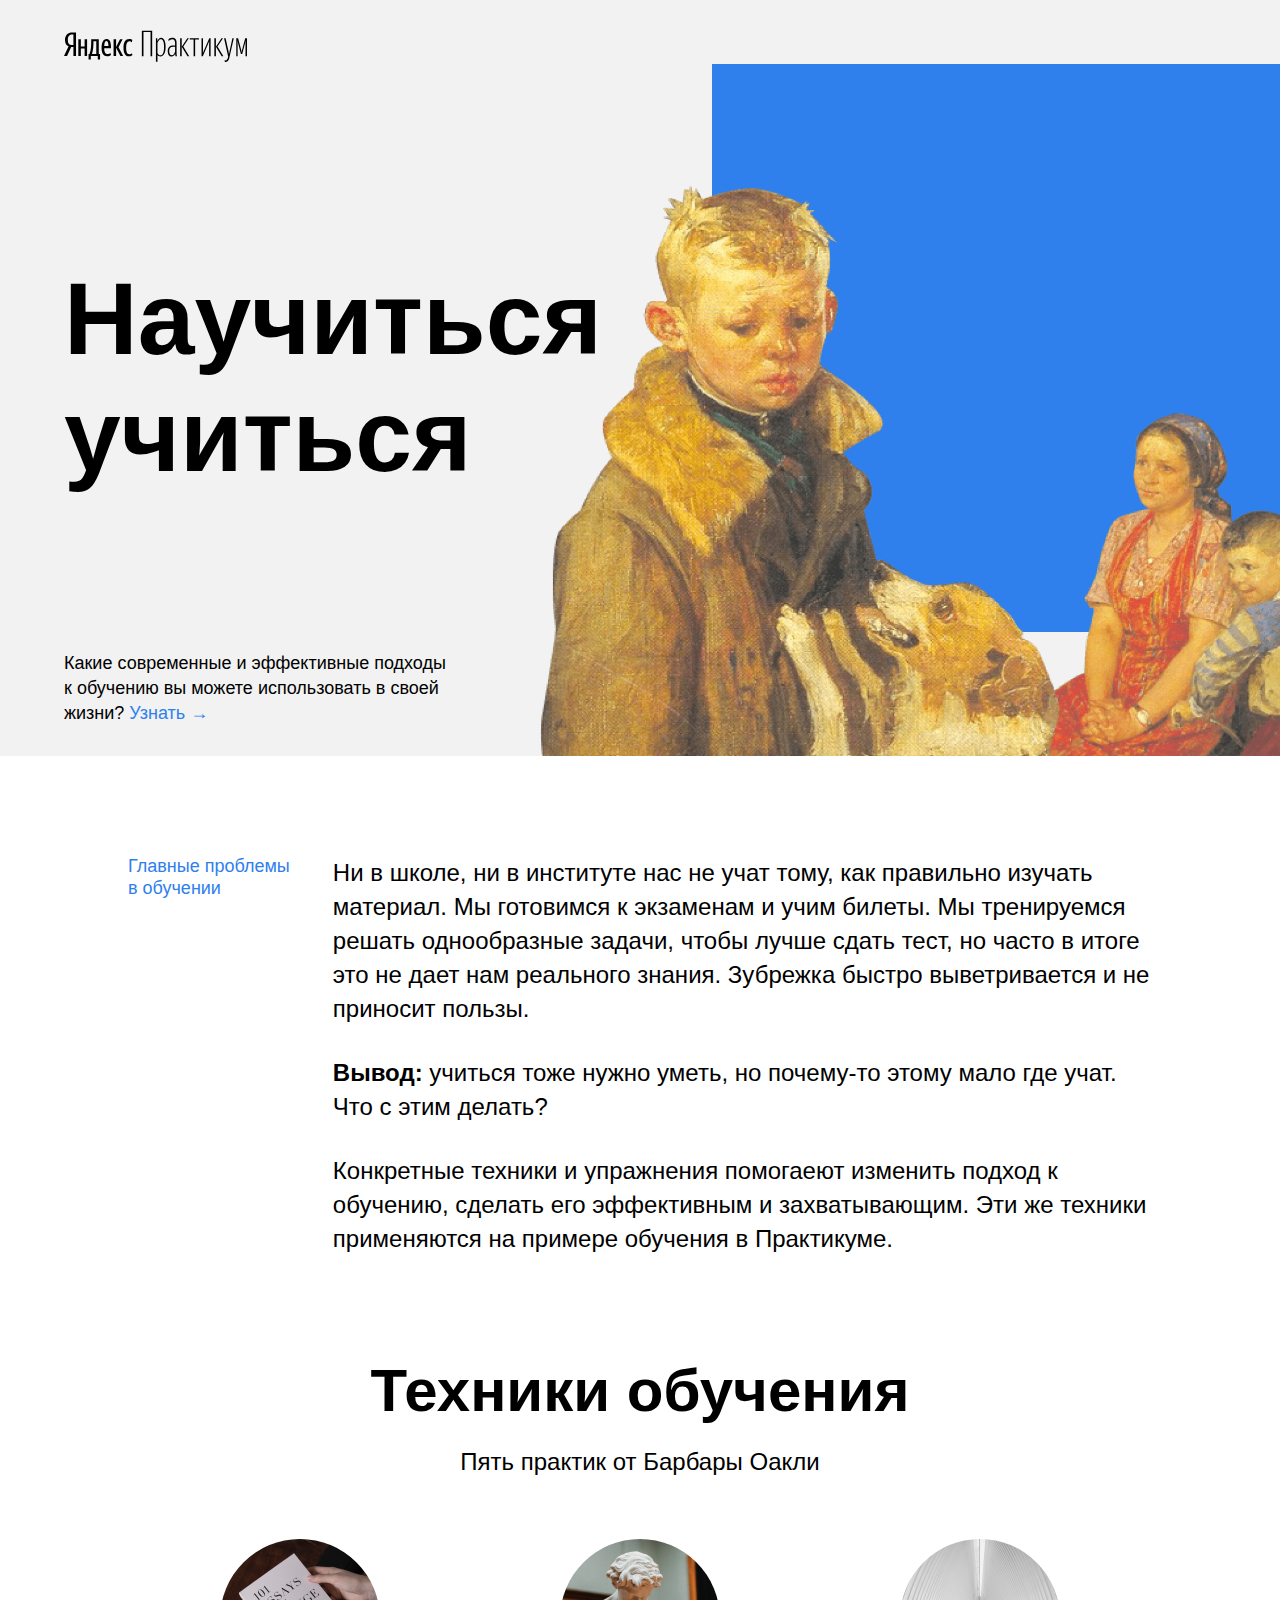
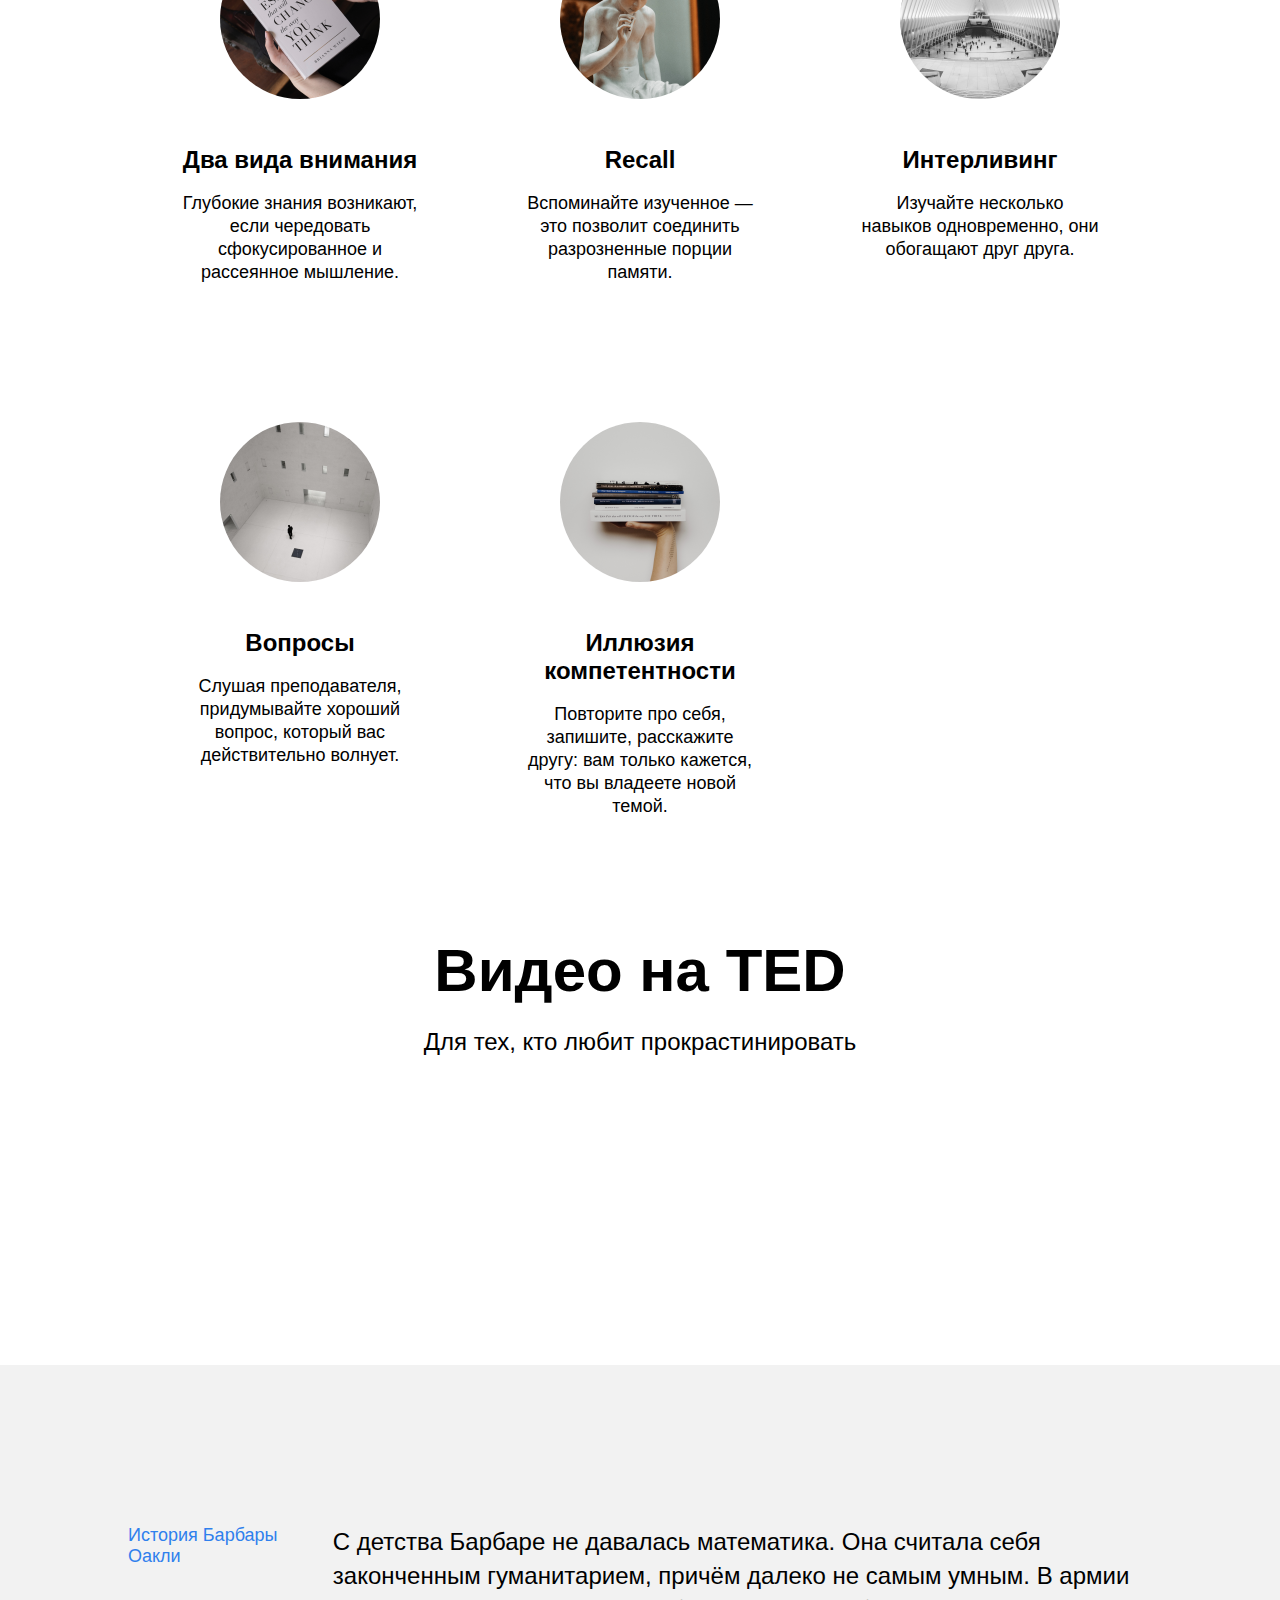
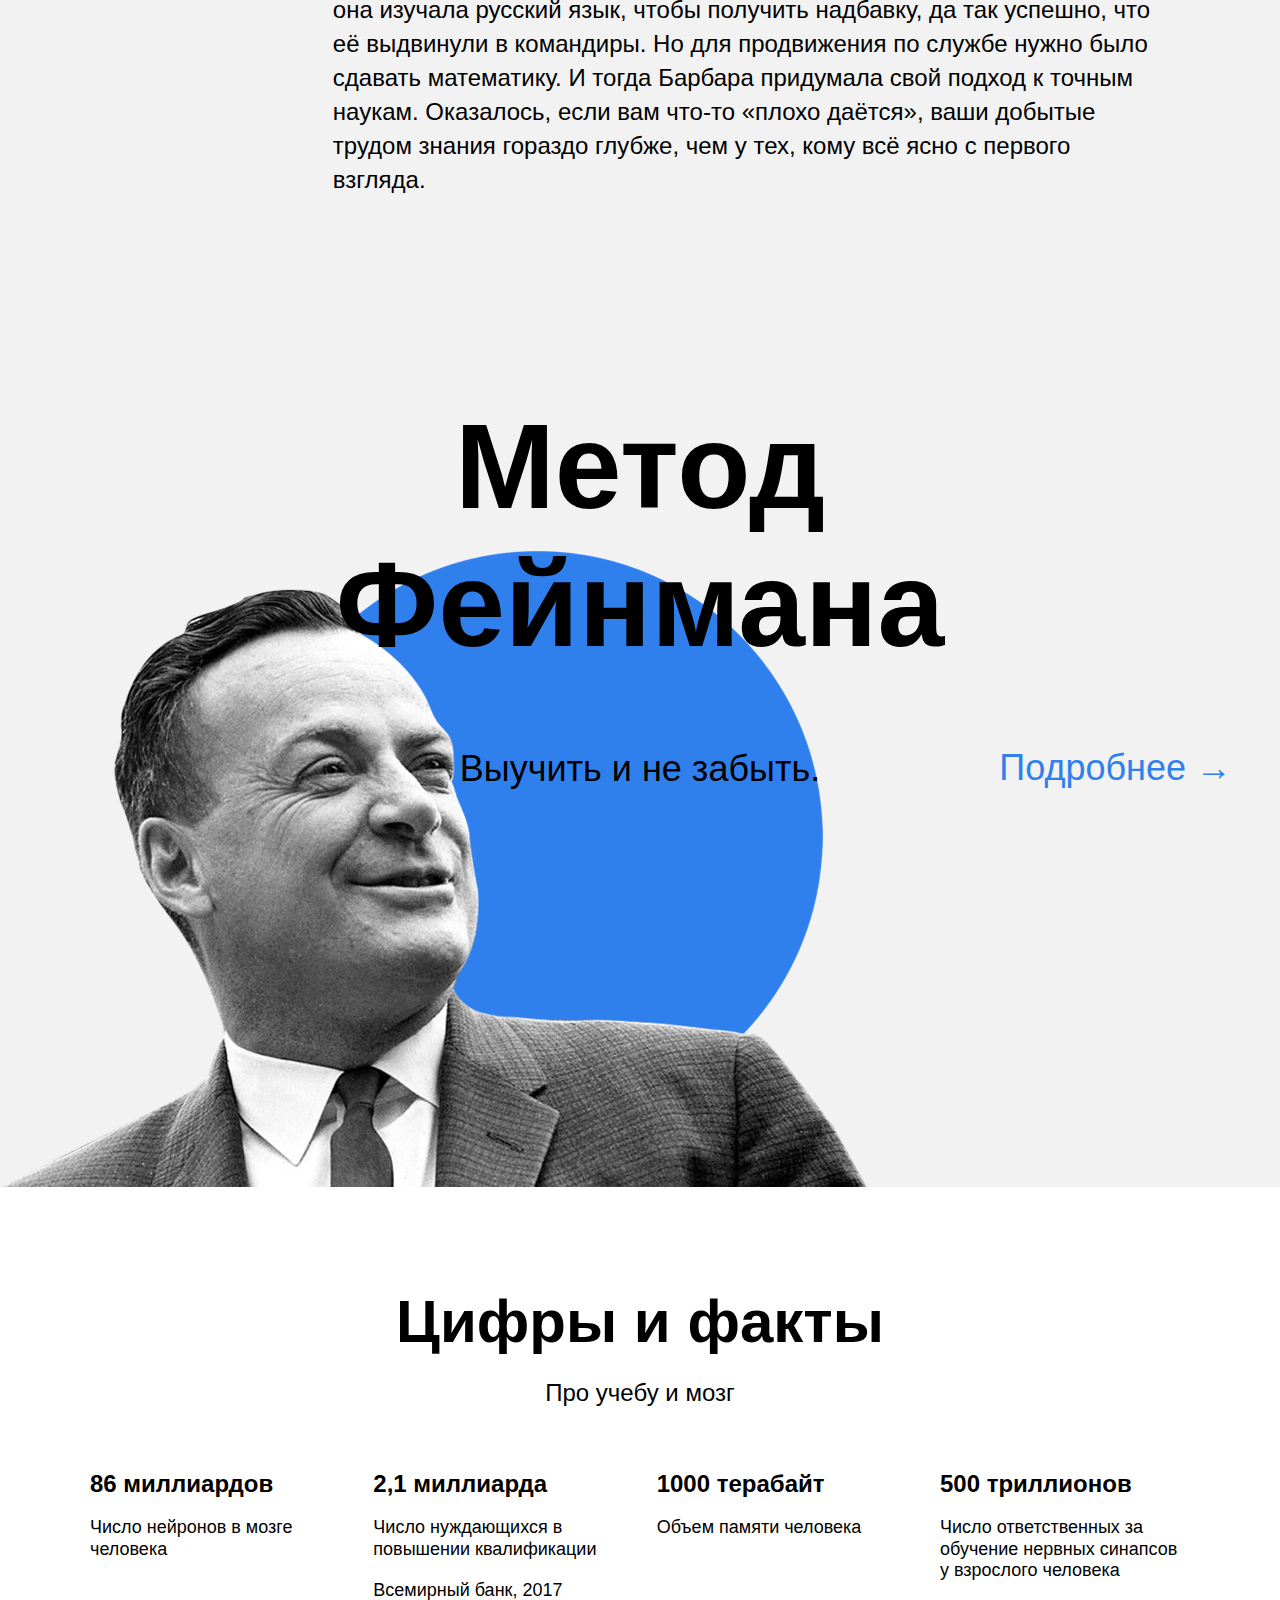
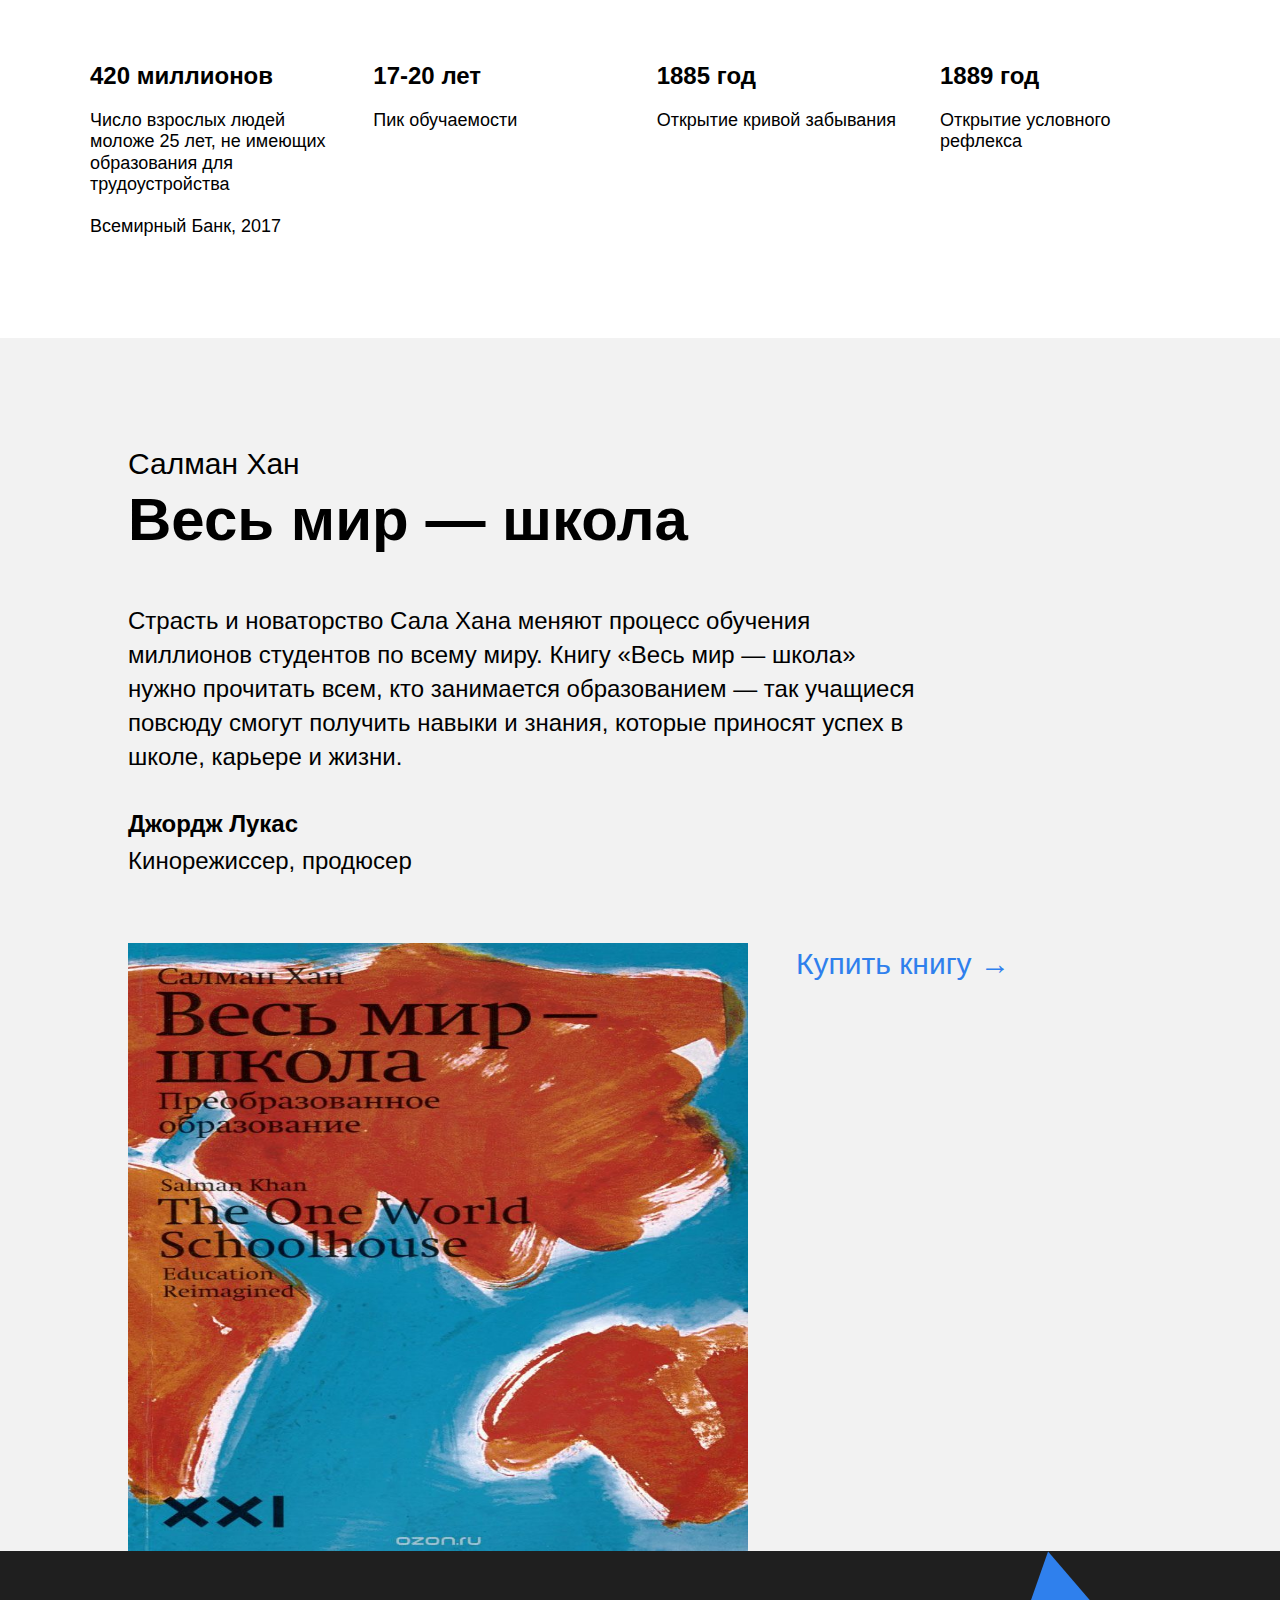
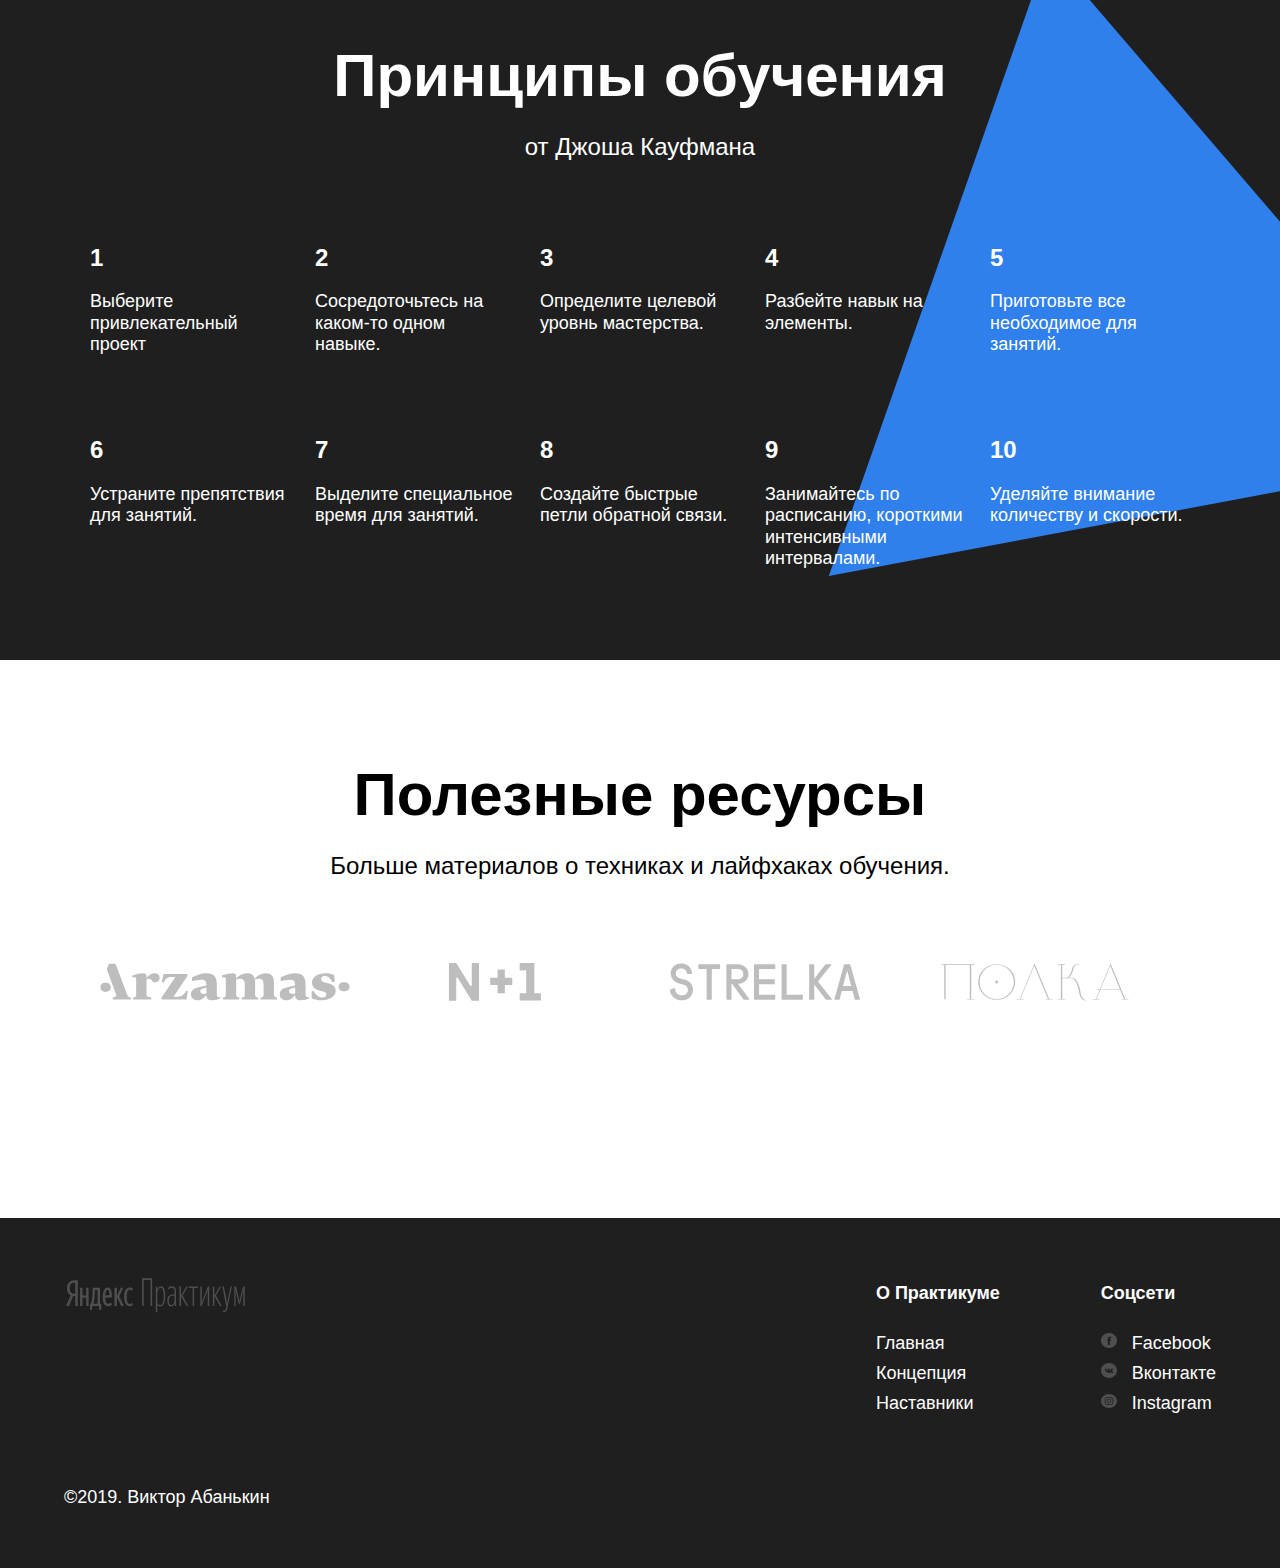
==== index.html @ f2d64ee4 "2 работа" ====
<!DOCTYPE html>
<html lang="ru">
<head>
  <meta charset="UTF-8">
  <meta name="viewport" content="width=device-width, initial-scale=1.0">
  <link rel="stylesheet" href="styles/normalize.css">
  <link rel="stylesheet" type="text/css" href="styles/style.css">
  <title>Научиться учиться</title>
</head>
<body>
  <div class="page">
    <header class="header">
       <img src="./images/logo_place_header.svg" alt ="Яндекс Практикум" class ="logo logo_place_header">
       <h1 class = "header__title">Научиться учиться</h1>
       <p class = "header__subtitle">Какие современные и эффективные подходы к обучению вы можете использовать в своей жизни?<a href="#" class="header__link"> Узнать &#8594;</a></p>
       <img class = "header__main-illustration" src = "images/header-image.png" alt = "Главная иллюстрация">
       <div class = "header__square-pic"></div>
    </header>

    <main class="content">
      <section class="description"> 
        <article class = "two-columns">
         <h2 class ="two-columns__brief">Главные проблемы в обучении</h2>
         <div class = "two-columns__main-text ">
          <p class = "two-columns__paragraph">Ни в школе, ни в институте нас не учат тому, как правильно изучать материал. Мы готовимся к экзаменам и учим билеты. Мы тренируемся решать однообразные задачи, чтобы лучше сдать тест, но часто в итоге это не дает нам реального знания. Зубрежка быстро выветривается и не приносит пользы.</p>
          <p class = "two-columns__paragraph"><span class ="two-columns__span-accent">Вывод: </span>учиться тоже нужно уметь, но почему-то этому мало где учат. Что с этим делать?</p>
          <p class = "two-columns__paragraph">Конкретные техники и упражнения помогаеют изменить подход к обучению, сделать его эффективным и захватывающим. Эти же техники применяются на примере обучения в Практикуме.</p>
         </div>
        </article>
      </section>
      <section class="tecniques">
        <h2 class = "section-title">Техники обучения</h2>
        <p class = "section-subtitle">Пять практик от Барбары Оакли</p>
        <ul class = "cards">
         <li class = "cards__item">
           <img class="cards__image" src="images_sprint-2/cards-attention.png" alt="Два вида внимания">
         <h3 class = "cards__title">Два вида внимания</h3> 
         <p class = "cards__description">Глубокие знания возникают, если чередовать сфокусированное и рассеянное мышление.</p>
         </li>
         <li class = "cards__item">
          <img class="cards__image" src="images_sprint-2/cards-recall.png" alt="Recall">
        <h3 class = "cards__title">Recall</h3> 
        <p class = "cards__description">Вспоминайте изученное — это позволит соединить разрозненные порции памяти.</p>
        </li>
        <li class = "cards__item">
          <img class="cards__image" src="images_sprint-2/cards-interliving.png" alt="Два вида внимания">
        <h3 class = "cards__title">Интерливинг</h3> 
        <p class = "cards__description">Изучайте несколько навыков одновременно, они обогащают друг друга.</p>
        </li>
        <li class = "cards__item">
          <img class="cards__image" src="images_sprint-2/cards-question.png" alt="Два вида внимания">
        <h3 class = "cards__title">Вопросы</h3> 
        <p class = "cards__description">Слушая преподавателя, придумывайте хороший вопрос, который вас действительно волнует.</p>
        </li>
        <li class = "cards__item">
          <img class="cards__image" src="images_sprint-2/cards-competence.png" alt="Два вида внимания">
        <h3 class = "cards__title">Иллюзия компетентности</h3> 
        <p class = "cards__description">Повторите про себя, запишите, расскажите другу: вам только кажется, что вы владеете новой темой.</p>
        </li>
        
         </ul>
      </section>

      <section class="video">
        <h2 class = "section-title">Видео на TED</h2>
        <p class = "section-subtitle">Для тех, кто любит прокрастинировать</p>
        <div class ="video__iframes">
          
            <iframe id="ytplayer" type="text/html" class="video__iframe"
            src="https://www.youtube.com/embed/arj7oStGLkU"
            frameborder="0" style="border: 0px" marginwidth="0" allowfullscreen></iframe>
            <iframe id="ytplayer" type="text/html" 
src="https://www.youtube.com/embed/5MgBikgcWnY" class="video__iframe"
frameborder="0" style="border: 0px" marginwidth="0" allowfullscreen></iframe>


          
        </div>
        



      </section>
      <section class="oakley">
        <article class = "two-columns">
          <h2 class ="two-columns__brief">История Барбары Оакли</h2>
          <div class = "two-columns__main-text ">
           <p class = "two-columns__paragraph">С детства Барбаре не давалась математика. Она считала себя законченным гуманитарием, причём далеко не самым умным. В армии она изучала русский язык, чтобы получить надбавку, да так успешно, что её выдвинули в командиры. Но для продвижения по службе нужно было сдавать математику. И тогда Барбара придумала свой подход к точным наукам. Оказалось, если вам что-то «плохо даётся», ваши добытые трудом знания гораздо глубже, чем у тех, кому всё ясно с первого взгляда.</p>
           
          </div>
         </article>
      </section>

      <section class="feynman">
        <img src="./images/feynman.png" alt="Фейнман" class = "feynman__pic">
        <h2 class = "feynman__title">Метод Фейнмана</h2>
        <p class = "feynman__subtitle">Выучить и не забыть.</p>
        <a href="#" class="feynman__link">Подробнее &#8594;</a>
      </section>


    

      <section class="digits">
        <h2 class = "section-title">Цифры и факты</h2>
        <p class = "section-subtitle">Про учебу и мозг</p>
        <ul class = "table">
         <li class = "table__cell">
         <h3 class = "table__heading">86 миллиардов</h3> 
         <p class = "table__text">Число нейронов в мозге человека</p>
         </li>

         <li class = "table__cell">
          <h3 class = "table__heading">2,1 миллиарда</h3> 
          <p class = "table__text">Число нуждающихся в повышении квалификации</p>
          <p class ="table__text">Всемирный банк, 2017</p>
          </li>

          <li class = "table__cell">
            <h3 class = "table__heading">1000 терабайт</h3> 
            <p class = "table__text">Объем памяти человека</p>
          </li>

          <li class = "table__cell">
          <h3 class = "table__heading">500 триллионов</h3> 
          <p class = "table__text">Число ответственных за обучение нервных синапсов у взрослого человека</p>
          </li>

          <li class = "table__cell">
            <h3 class = "table__heading">420 миллионов</h3> 
            <p class = "table__text">Число взрослых людей моложе 25 лет, не имеющих образования для трудоустройства</p>
            <p class = "table__text">Всемирный Банк, 2017</p>
          </li>

          <li class = "table__cell">
            <h3 class = "table__heading">17-20 лет</h3> 
            <p class = "table__text">Пик обучаемости</p>
          </li>

          <li class = "table__cell">
            <h3 class = "table__heading">1885 год</h3> 
            <p class = "table__text">Открытие кривой забывания</p>
          </li>

           <li class = "table__cell">
            <h3 class = "table__heading">1889 год</h3> 
            <p class = "table__text">Открытие условного рефлекса</p>
          </li>
        </ul>
     </section>

     <section class="khan">
      <div class="khan__container">
        <p class="khan__author">Салман Хан</p>
        <h2 class="khan__title">Весь мир — школа</h2>
        <p class ="khan__quote">Страсть и новаторство Сала Хана меняют процесс обучения миллионов студентов по всему миру. Книгу «Весь мир — школа» нужно прочитать всем, кто занимается образованием — так учащиеся повсюду смогут получить навыки и знания, которые приносят успех в школе, карьере и жизни.</p>
        <p class ="khan__quote-author">Джордж Лукас</p>
        <p class="khan__quote-author-subline">Кинорежиссер, продюсер</p>
        <div class ="khan__book-container">
          <img class ="khan__book-pic" src="./images_sprint-2/khan-book.jpg" alt="Книга Салмана Хана">
          <a href="#" class="khan__buy-link">Купить книгу &#8594;</a>
        </div>
      </div>
    </section>


    

      <section class="kaufman">
        <h2 class ="section-title section-title_theme_dark">Принципы обучения</h2>
        <p class = "section-subtitle section-subtitle_theme_dark">от Джоша Кауфмана</p>
        <ul class ="table table_theme_dark">
        <li class ="table__cell table__cell_theme_dark">
        <h3 class ="table__heading table__heading_theme_dark">1</h3>
        <p class ="table__text table__text_theme_dark">Выберите привлекательный проект</p>
        </li>
        <li class ="table__cell table__cell_theme_dark">
          <h3 class ="table__heading table__heading_theme_dark">2</h3>
          <p class ="table__text table__text_theme_dark">Сосредоточьтесь на каком-то одном навыке.</p>
          </li>
        <li class ="table__cell table__cell_theme_dark">
          <h3 class ="table__heading table__heading_theme_dark">3</h3>
          <p class ="table__text table__text_theme_dark">Определите целевой уровнь мастерства.</p>
          </li>
        <li class ="table__cell table__cell_theme_dark">
          <h3 class ="table__heading table__heading_theme_dark">4</h3>
          <p class ="table__text table__text_theme_dark">Разбейте навык на элементы.</p>
          </li>
        <li class ="table__cell table__cell_theme_dark">
          <h3 class ="table__heading table__heading_theme_dark">5</h3>
          <p class ="table__text table__text_theme_dark">Приготовьте все необходимое для занятий.</p>
        </li>
        <li class ="table__cell table__cell_theme_dark">
          <h3 class ="table__heading table__heading_theme_dark">6</h3>
          <p class ="table__text table__text_theme_dark">Устраните препятствия для занятий.</p>
        </li>
        <li class ="table__cell table__cell_theme_dark">
         <h3 class ="table__heading table__heading_theme_dark">7</h3>
         <p class ="table__text table__text_theme_dark">Выделите специальное время для занятий.</p>
        </li>
        <li class ="table__cell table__cell_theme_dark">
          <h3 class ="table__heading table__heading_theme_dark">8</h3>
          <p class ="table__text table__text_theme_dark">Создайте быстрые петли обратной связи.</p>
        </li>
        <li class ="table__cell table__cell_theme_dark">
          <h3 class ="table__heading table__heading_theme_dark">9</h3>
          <p class ="table__text table__text_theme_dark">Занимайтесь по расписанию, короткими интенсивными интервалами.</p>
        </li>
        <li class ="table__cell table__cell_theme_dark">
          <h3 class ="table__heading table__heading_theme_dark">10</h3>
          <p class ="table__text table__text_theme_dark">Уделяйте внимание количеству и скорости.</p>
        </li> 
         </ul>
        <div class = "kaufman__triangle"></div>
      </section>


      <section class ="resources">
        <h2 class = "section-title">Полезные ресурсы</h2>
        <p class = "section-subtitle">Больше материалов о техниках и лайфхаках обучения.</p>
        <div class="resources__logo-zone">
          <img class="resorces__logo" src="./images_sprint-2/logo/resources-arzamas.svg" alt="Arzama">
          <img class="resorces__logo" src="./images_sprint-2/logo/resources-n1.svg" alt="N+1">
          <img class="resorces__logo" src="./images_sprint-2/logo/resources-strelka.svg" alt="Strelka">
          <img class="resorces__logo" src="./images_sprint-2/logo/resources-polka.svg" alt="Полка">

        </div>
      </section>



    </main>
    <footer class="footer">
      <div class ="footer__columns">
        <div class ="footer__column footer__column_content_copyright">
          <img src="./images/logo_place_footer.svg" alt ="Яндекс Практикум" class ="logo logo_place_footer">
          <p class ="footer__author">&copy;2019. Виктор Абанькин</p>
        </div>
        <nav class="footer__column footer__column_content_info">
          <h2 class="footer__column-heading">О Практикуме</h2>
          <ul class="footer__column-links">
            <li><a href="#" class="footer__column-link">Главная</a></li>
            <li><a href="#" class="footer__column-link">Концепция</a></li>
            <li><a href="#" class="footer__column-link">Наставники</a></li>
          </ul>
        </nav>
        <nav class="footer__column footer__column_content_social">
          <h2 class="footer__column-heading">Соцсети</h2>
          <ul class="footer__column-links">
            <li><a href="#" class="footer__column-link"><img src="./images/facebook_color_white.svg" alt="Facebook" class ="footer__social-icon"> Facebook</a></li>
            <li><a href="#" class="footer__column-link"><img src="./images/vk_color_white.svg" alt="Вконтакте" class ="footer__social-icon"> Вконтакте</a></li>
            <li><a href="#" class="footer__column-link"><img src="./images/instagram_color_white.svg" alt="Instagram" class ="footer__social-icon"> Instagram</a></li>
          </ul>
        </nav>
      </div>
    </footer>
  </div>
</body>
</html>
---- styles/style.css ----
@import url(../rotation/rotation.css);
.page {
  min-width: 1100px;
  /* мы ещё не умеем делать мобильную версию сайта, */
  /* поэтому выше установлена минимальная ширина страницы */
  max-width: 1600px;
  /* выше установили ограничение по максимальной ширине */
  margin: 0 auto;
  /* выше для экранов больше 1600px отцентрировали весь контент */
  font-family: 'Helvetica Neue', Arial, sans-serif;
}

.header {
  height: 100vh;
  min-height: 600px;
  max-height: 756px;
  position: relative;
  background-color: #f2f2f2;
  z-index: 1;
  display: flex;
}
  
  
  /* выше установили ограничения для секции */


.logo_place_header{
  position: absolute;
  width: 183px;
  height: 32px;
  top: 30px;
  left: 64px;
}


.header__title{  
  display: flex;
  align-self: center;
  width: 730px;
  margin-left: 64px;
  font-size: 102px;
  font-weight: bold;
  margin-top: 0;
  margin-bottom: 0;
  
}
.header__link{
  text-decoration: none;
  color: #2f80ed;
  transition: transform 0.5s ease-in-out;

}
.header__link:hover{
  transform: translate(15px, 0);
  opacity: 0.5;
  display: inline-block;
  
}

.header__subtitle{
  margin-top: 0;
  margin-bottom: 0;
  position: absolute;
  width: 388px;
  left: 64px;
  bottom: 30px;
  line-height: 25px;
  font-size: 18px;
  font-weight: normal;
  
}
.header__main-illustration{
  position: absolute;
  right: 0;
  bottom: 0;
  height: 608px;
  width: 765px;
  z-index: -1;
  
}
  
/* ниже мы привели пример двух селекторов, чтобы вы вспомнили запись элемента */
.header__square-pic {
  background-color:  #2f80ed;
  height: 568px;
  width: 568px;
  position: absolute;
  right: 0;
 top: 64px;
 z-index: -2;
}

/* и элемента с модификатором вида ключ-значение */

.description{
  display: flex;
  justify-content: center;
  
}

.two-columns{
  display: flex;
  justify-content: space-between;
  margin-top: 100px;
  margin-bottom: 100px;
  width: 80%;
  
  /*min-height: 300px;*/
 
  
}
.two-columns__brief{
  
  line-height: 1.2;
  font-size: 18px;
  font-weight: normal;
  color: #2f80ed;
  width: 175px;
  margin:0;
  padding:0;
}
.two-columns__paragraph{
  line-height: 34px;
  font-size: 24px;
  font-weight: normal;
  margin-bottom: 30px;
  margin-top: 0;
  padding: 0;
}
.two-columns__paragraph:last-child {
  margin-bottom: 0;
}
.two-columns__span-accent{
  line-height: 34px;
  font-size: 24px;
  font-weight: bold;
}

.two-columns__main-text{
 
  width: 80%;
  min-width: 784px;
}
.digits{
  margin-top: 100px;
  margin-bottom: 100px;
}

.section-title{
  text-align: center;
width: 60%;
margin: 0 auto;

line-height: 1.15;
font-size: 60px;
font-weight:bold;

}
.section-subtitle{
  text-align: center;
  width: 60%;
  margin: 0 auto;
  margin-top: 20px;
  line-height: 34px;
  font-size: 24px;
  font-weight: normal;

}
.table__cell{
  list-style-type: none;
  margin: 0;
  padding: 0;
  width: 250px;
  margin-top: 60px;

}
.table{
  display: flex;
  flex-wrap: wrap;
  justify-content: space-between;
  width: 1100px;
  margin: 0 auto;
  padding-left: 0;
  
}
.table__heading{
  margin:0;
  padding:0;
  line-height: 1.15;
  font-size: 24px;

}
.table__text{
  margin-top: 20px;
  margin-bottom: 0;
  line-height: 1.2;
  font-size: 18px;
  font-weight: normal;
}

.feynman{
  font-family: 'Helvetica Neue', Arial, sans-serif;
  position: relative;
  min-height: 790px;
  background-color: #f2f2f2;
  padding-top: 100px;
  
  z-index: 1;
}
.feynman__pic{
  position: absolute;
  left: 0px;
  bottom: 0px;
  width: 867px;
  height: 637px;
  z-index: -1;
}
.feynman__title{
  
  width: 648px;
  margin: 0 auto;
  text-align: center;
  line-height: 1.15;
  font-size: 120px;
  font-weight: bold;
}
.feynman__subtitle{
  text-align: center;
  line-height: 51px;
  font-size: 36px;
  font-weight: normal;
  margin-top: 70px;
}
.feynman__link{
  position: absolute;
  right: 48px;
  top: 50%;
  line-height: 51px;
  font-size: 36px;
  font-weight: normal;
  text-decoration: none;
  color: #2f80ed;
  transition: transform 0.5s ease-in-out;
}
.feynman__link:hover{
  transform: translate(15px, 0);
  opacity: 0.5;

}

.kaufman{
  font-family: 'Helvetica Neue', Arial, sans-serif;
  background-color: #1f1f1f;
  z-index: 1;
  color: white;
  padding-top: 90px;
  position: relative;
  overflow: hidden;
  padding-bottom: 90px;
}

.table__text_theme_dark{
  margin-top: 20px;
  line-height: 1.2;
  font-size: 18px;
  font-weight: normal;
}
.table__cell_theme_dark {
  width: 200px;
  list-style-type: none;
  margin: 0;
  padding: 0;
  color: white;
  list-style: none;
  margin-top: 80px;
}
.kaufman__triangle{
  background-image: url("../images/kaufman-triangle.svg");
  width: 877px;
  height: 877px;
  position: absolute;
  right: -210px;
  top: 0;
  z-index: -1;
  background-size: contain;
}

.footer{
  font-family: 'Helvetica Neue', Arial, sans-serif;
  min-height: 350px;
  padding-top: 60px;
  background-color: #1f1f1f;
  color: white;
  box-sizing: border-box;
  padding-bottom: 40px;
}
.footer__columns{
  width: 90%;
  margin: 0 auto;
 display: flex;
 justify-content: space-between;
  min-height: 250px;
}
.footer__column_content_copyright{
  /*position: relative;*/
  display: flex;
  flex-basis: 711px;
  justify-content: space-between;
  flex-direction: column;
}
.footer__author{
  margin-top: 18px;
  margin-bottom: 18px;
  bottom: 0;
  line-height: 25px;
  font-size: 18px;
  font-weight: normal;
}
.footer__column-heading{
  margin:0;
  padding:0;
  line-height: 30px;
  font-size: 18px;

}
.footer__column-links{
  list-style-type: none;
  margin: 0;
  padding: 0;
  margin-top: 20px;
  margin-bottom: 16px;
  line-height: 30px;
  font-size: 18px;
  font-weight: normal;
  
}
.footer__social-icon{
  width: 16px;
  height: 16px;
  margin-right: 10px;
  
}
.logo_place_footer{
  width: 183px;
  height: 35px;
}
.footer__column-link{
  text-decoration: none;
  color:white;
  display: inline-block;
}
.footer__column-link:hover{
  transform: scale(1.2);
  opacity: 0.5;
}

.cards__item{
  width: 240px;
  list-style-type: none;
  margin-right: 100px;
  
}
.cards__image{
  width: 160px;
  height: 160px;
  margin-top: 60px;
  margin-left: 40px;
  margin-right: 40px;
  margin-bottom: 43px;
  border-radius: 50%;
}
.cards{
  width: 920px;
  display: grid;
  grid-template-columns: repeat(auto-fill,240px);
 gap: 60px 100px;
  margin: 0 auto;
  padding-left: 0;
  margin-bottom: 100px;
 
}
.cards__title{
margin:0;
  padding:0;
  line-height: 1.15;
  font-size: 24px;
  font-weight: bold;
  text-align: center;
}
.cards__description{
  line-height: 23px;
  font-size: 18px;
  font-weight: normal;
  text-align: center;
}
.video__iframe{
  width: 515px;
  height: 316px;
}
.video__iframe:last-child{
  margin-right: 0;
}
.video__iframes{
  margin: 0 auto;
  width: 1051px;
  display: grid;
  grid-template-columns: repeat(auto-fill,515px);
 gap: 0px 20px;
 margin-top: 50px;
 
  
}
.oakley{
  display: flex;
    justify-content: center;
    background-color: #f2f2f2;
    margin-top: -60px;
    padding-top: 60px;
}
.khan{
  background-color:#f2f2f2;
  padding-top: 105px;
}
.khan__author{
  margin: 0;
  padding: 0;
  line-height: 42px;
  font-size: 30px;
  font-weight: normal;
}
.khan__title{
  margin: 0;
  padding: 0;
  line-height: 1.15;
  font-size: 60px;
  font-weight: bold;
}
.khan__container{
  width: 80%;
  margin: 0 auto;
}
.khan__quote{
  margin: 0;
    padding: 0;
  width: 790px;
  margin-top: 50px;
  margin-bottom: 36px;
  line-height: 34px;
  font-size: 24px;
  font-weight: normal;
}
.khan__quote-author{
  margin: 0;
    padding: 0;
  margin-bottom: 10px;
  line-height: 1.15;
  font-size: 24px;
  font-weight: bold;

}
.khan__quote-author-subline{
  margin: 0;
    padding: 0;
margin-bottom: 68px;
line-height: 1.15;
  font-size: 24px;
  font-weight: normal;
}
.khan__book-container{
display: flex;
}
.khan__book-pic{
width: 620px;
height: 608px;
margin-right: 48px;
}
.khan__buy-link{
line-height: 42px;
font-size: 30px;
font-weight: normal;
text-decoration: none;
color:#2f80ed;
height: 42px;
transition: transform 0.5s ease-in-out;
}
.khan__buy-link:hover{
  transform: translate(15px, 0);
  opacity: 0.5;

}

.resources{
  padding-top: 100px;
  padding-bottom: 217px;
}
.resources__logo-zone{
  display: flex;
  width: 1100px;
  margin: 0 auto;
  margin-top: 80px;
  
}
.resorces__logo{
  width: 270px;
  height: 38px;
}
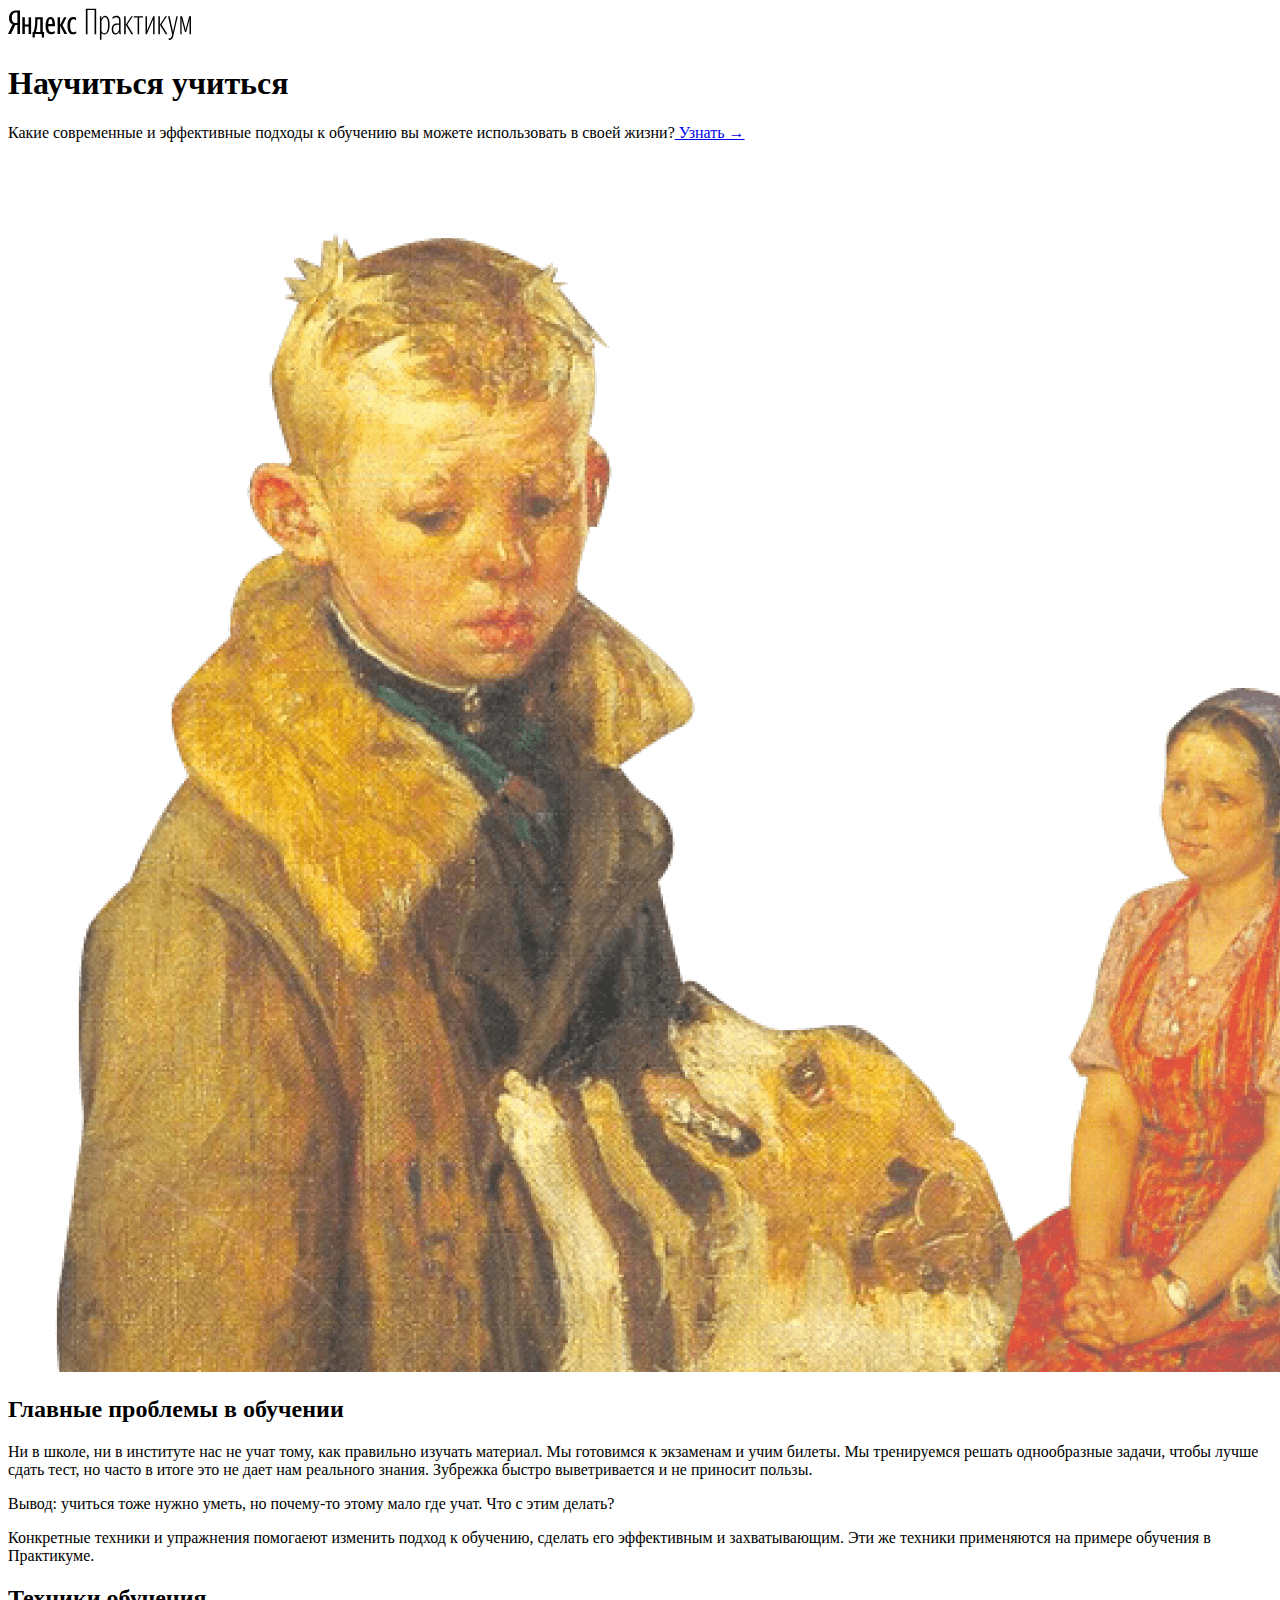
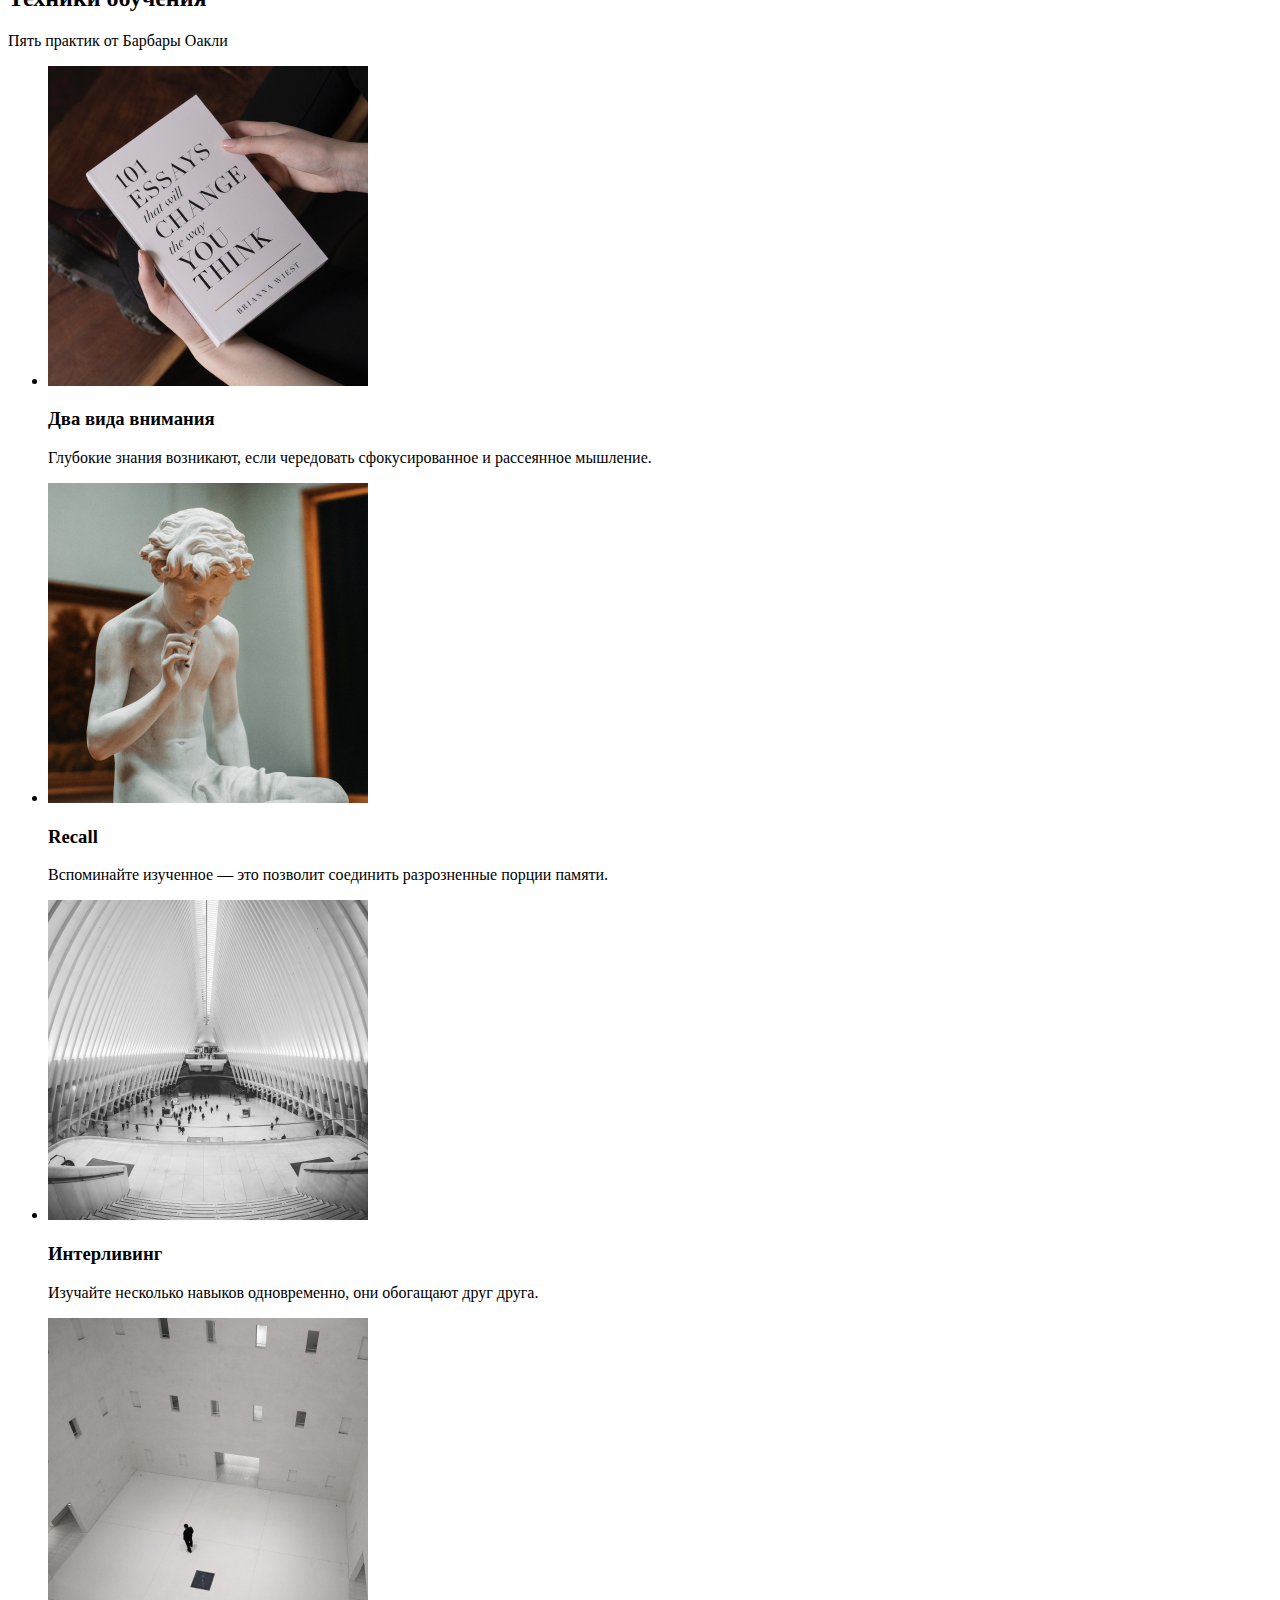
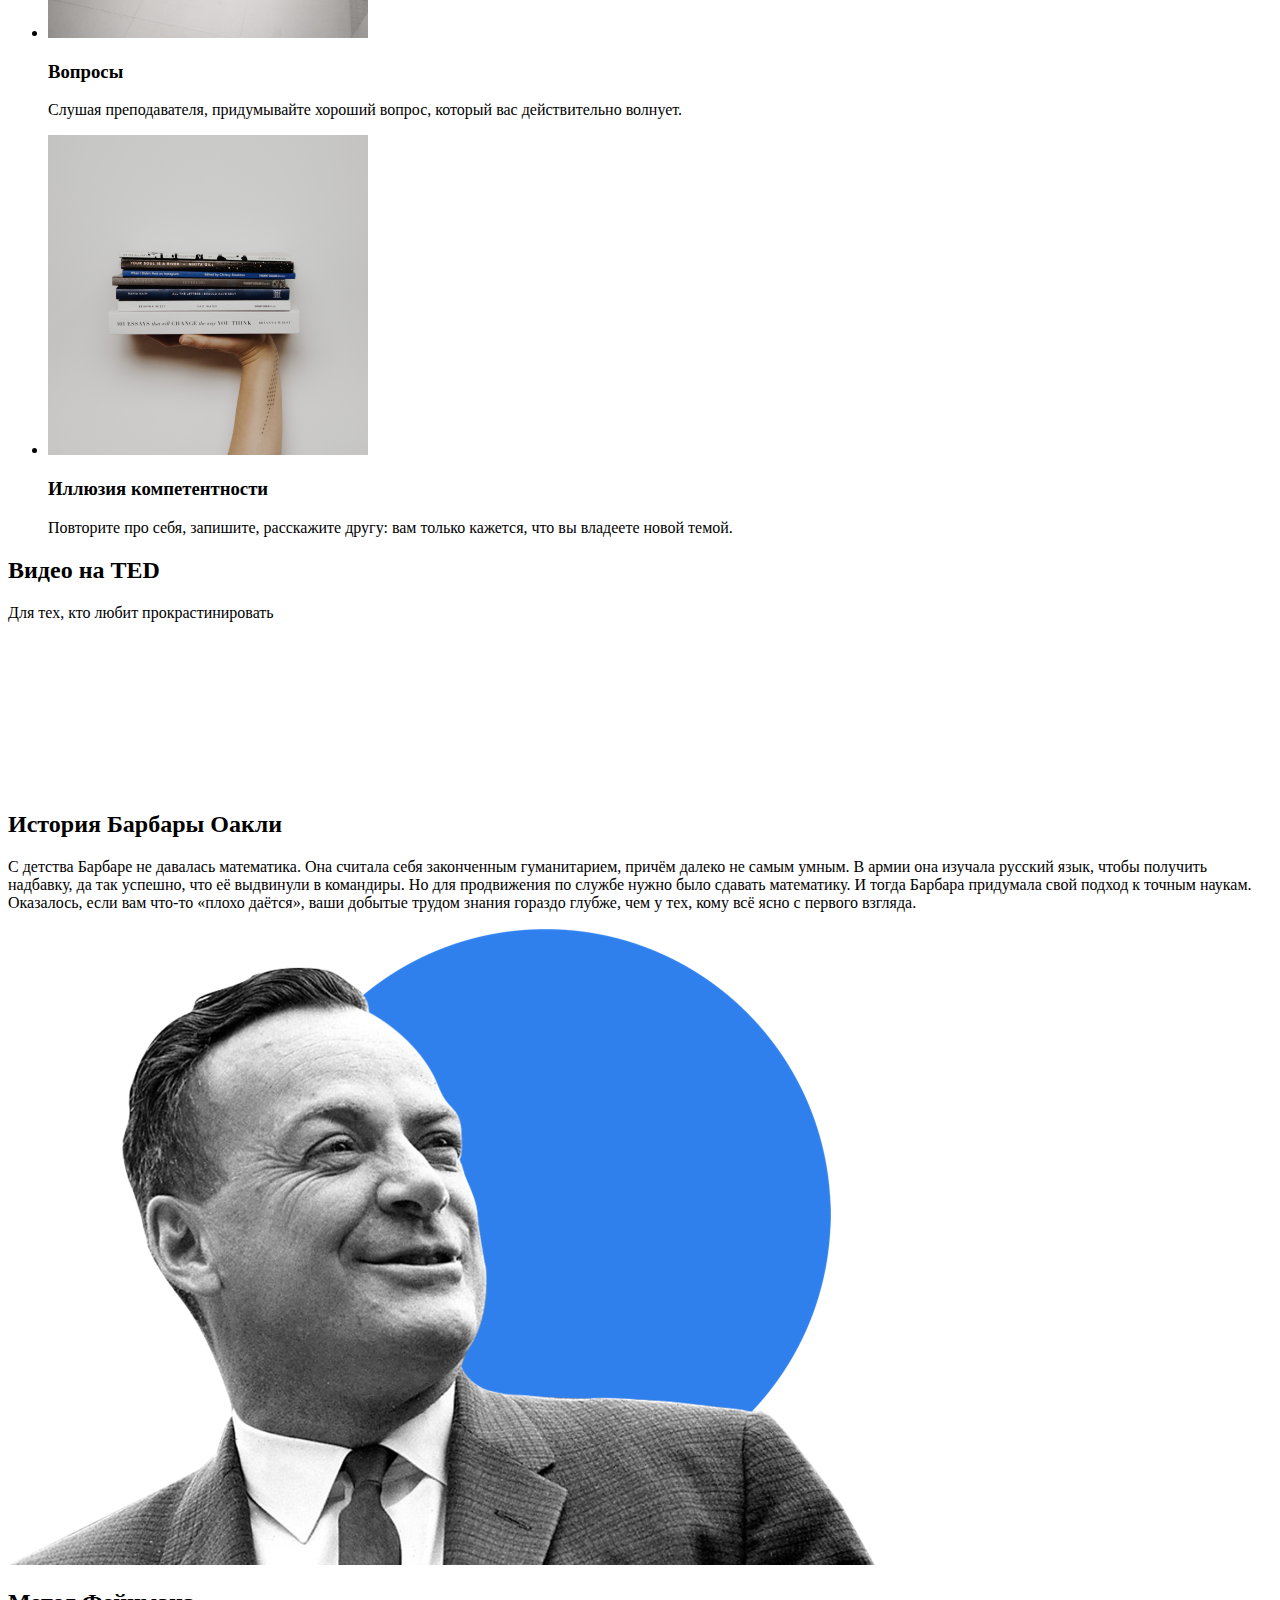
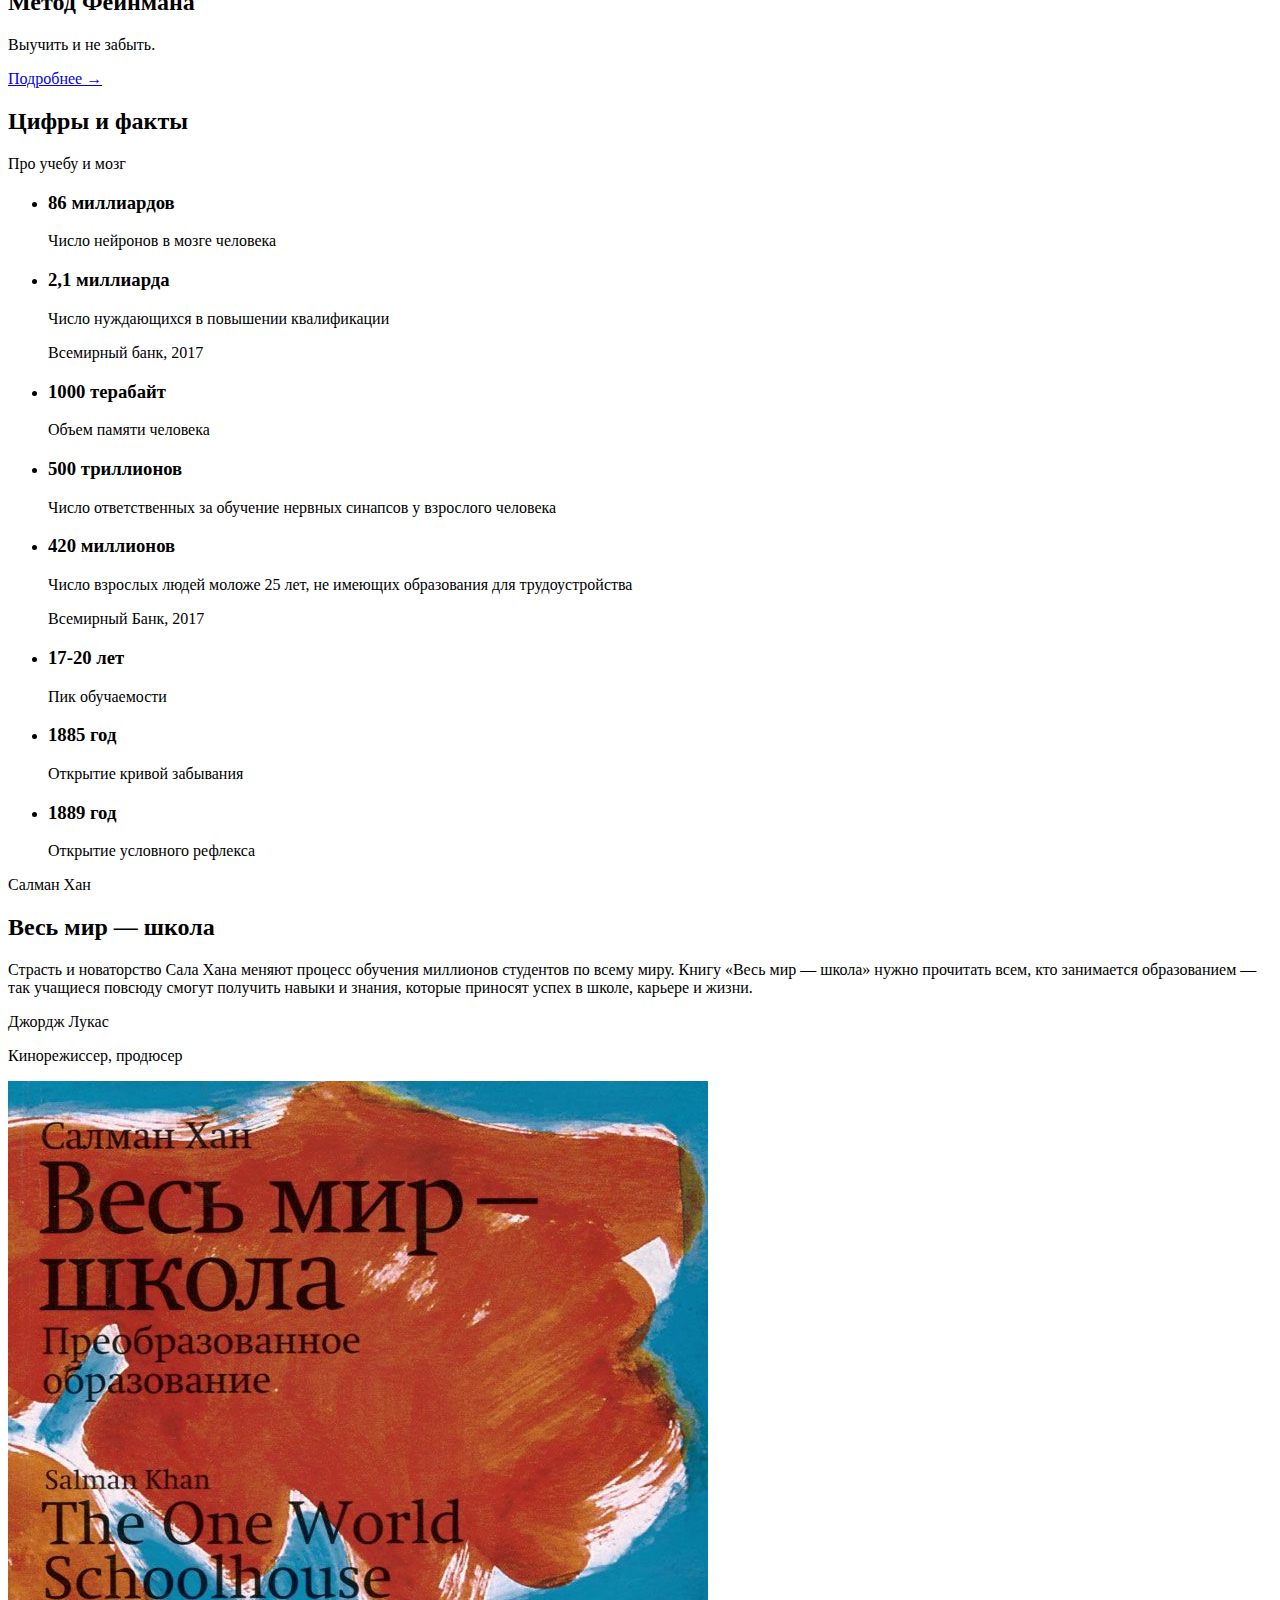
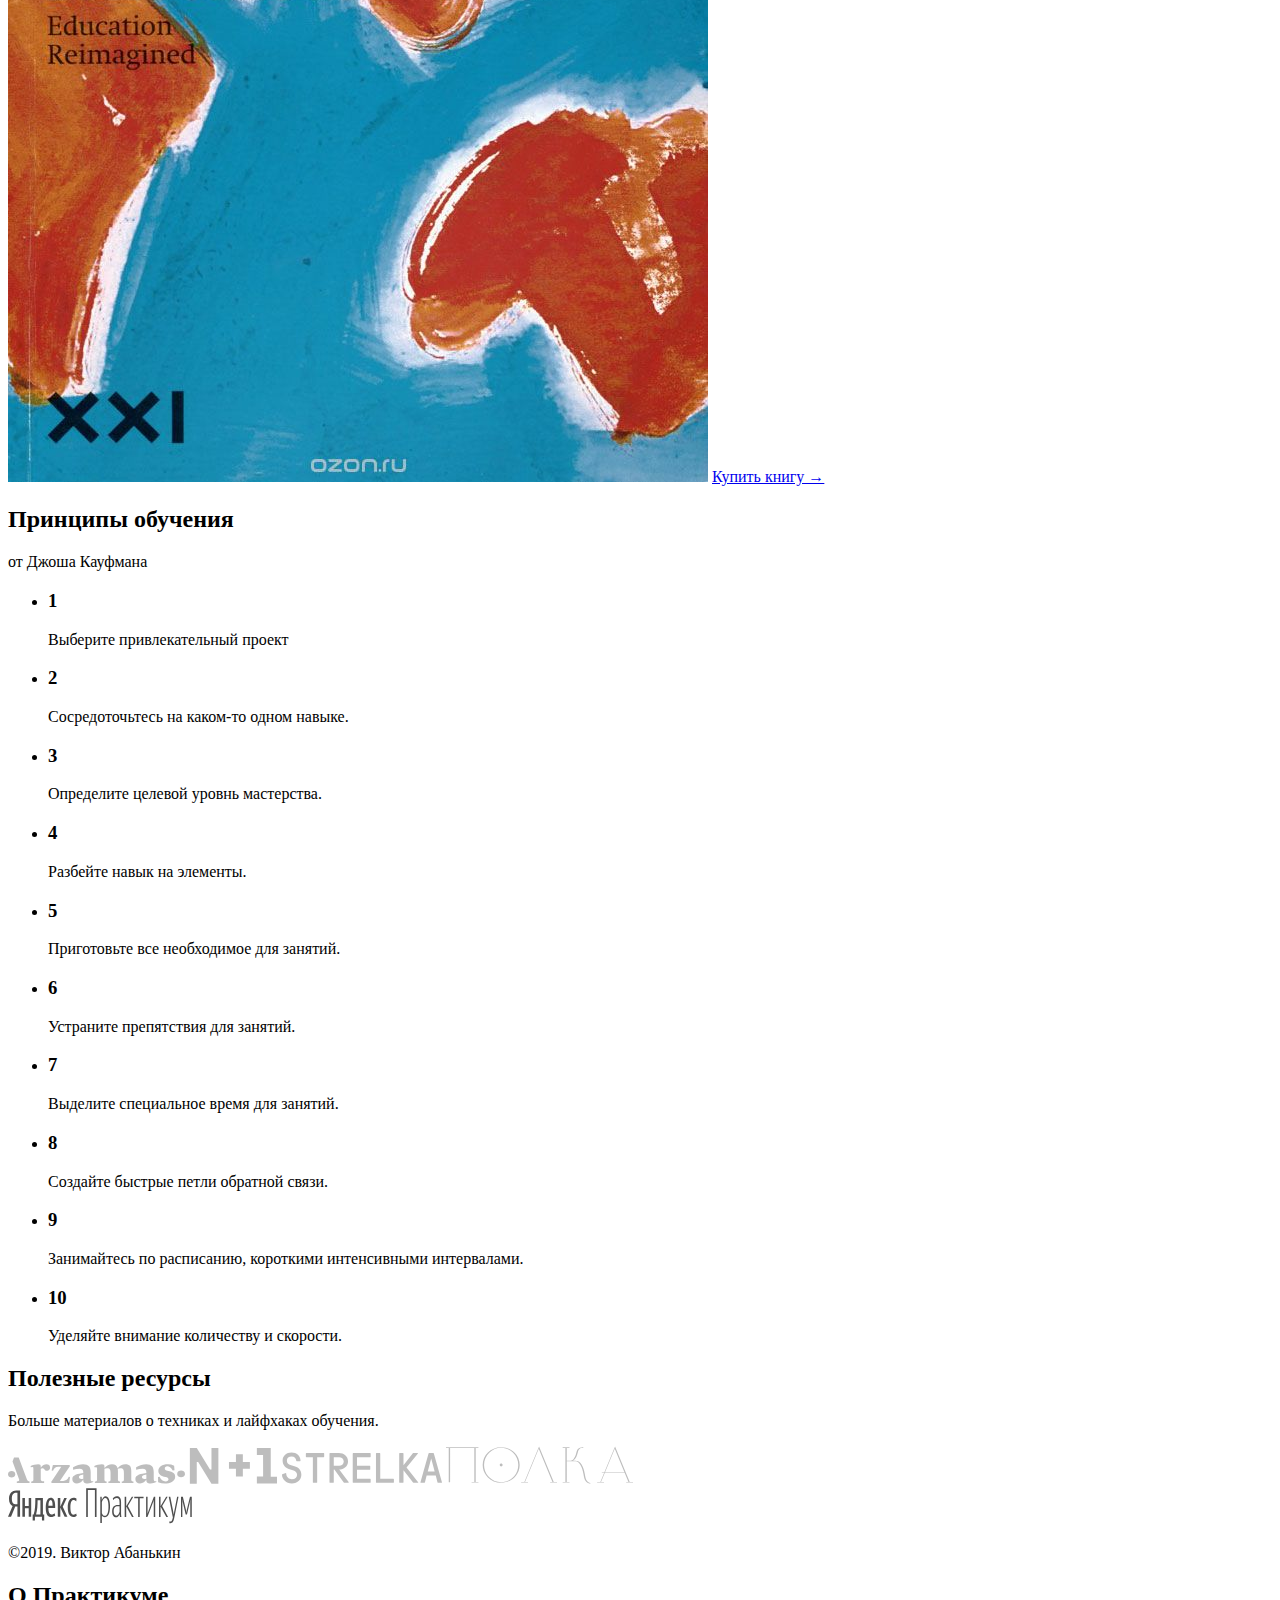
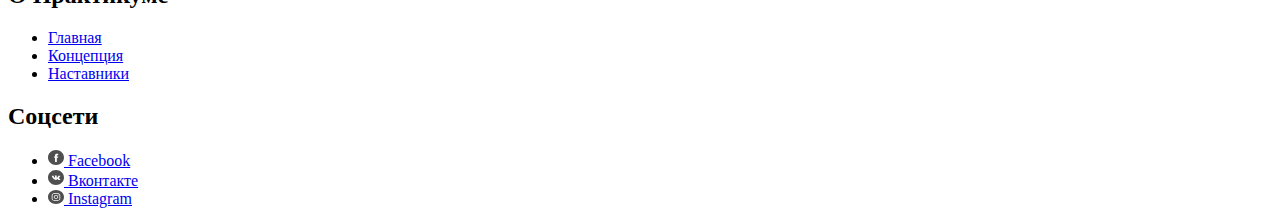
==== commit f8653073: "file changes" ====
--- a/index.html
+++ b/index.html
@@ -3,7 +3,6 @@
 <head>
   <meta charset="UTF-8">
   <meta name="viewport" content="width=device-width, initial-scale=1.0">
-  <link rel="stylesheet" href="styles/normalize.css">
   <link rel="stylesheet" type="text/css" href="styles/style.css">
   <title>Научиться учиться</title>
 </head>
@@ -33,73 +32,60 @@
         <p class = "section-subtitle">Пять практик от Барбары Оакли</p>
         <ul class = "cards">
          <li class = "cards__item">
-           <img class="cards__image" src="images_sprint-2/cards-attention.png" alt="Два вида внимания">
-         <h3 class = "cards__title">Два вида внимания</h3> 
-         <p class = "cards__description">Глубокие знания возникают, если чередовать сфокусированное и рассеянное мышление.</p>
-         </li>
-         <li class = "cards__item">
-          <img class="cards__image" src="images_sprint-2/cards-recall.png" alt="Recall">
-        <h3 class = "cards__title">Recall</h3> 
-        <p class = "cards__description">Вспоминайте изученное — это позволит соединить разрозненные порции памяти.</p>
-        </li>
-        <li class = "cards__item">
-          <img class="cards__image" src="images_sprint-2/cards-interliving.png" alt="Два вида внимания">
-        <h3 class = "cards__title">Интерливинг</h3> 
-        <p class = "cards__description">Изучайте несколько навыков одновременно, они обогащают друг друга.</p>
-        </li>
-        <li class = "cards__item">
-          <img class="cards__image" src="images_sprint-2/cards-question.png" alt="Два вида внимания">
-        <h3 class = "cards__title">Вопросы</h3> 
-        <p class = "cards__description">Слушая преподавателя, придумывайте хороший вопрос, который вас действительно волнует.</p>
-        </li>
-        <li class = "cards__item">
-          <img class="cards__image" src="images_sprint-2/cards-competence.png" alt="Два вида внимания">
-        <h3 class = "cards__title">Иллюзия компетентности</h3> 
-        <p class = "cards__description">Повторите про себя, запишите, расскажите другу: вам только кажется, что вы владеете новой темой.</p>
-        </li>
-        
-         </ul>
+           <img class="cards__image" src="./images/images_sprint-2/cards-attention.png" alt="Два вида внимания">
+           <h3 class = "cards__title">Два вида внимания</h3> 
+           <p class = "cards__description">Глубокие знания возникают, если чередовать сфокусированное и рассеянное мышление.</p>
+         </li>
+         <li class = "cards__item">
+           <img class="cards__image" src="./images/images_sprint-2/cards-recall.png" alt="Recall">
+           <h3 class = "cards__title">Recall</h3> 
+           <p class = "cards__description">Вспоминайте изученное — это позволит соединить разрозненные порции памяти.</p>
+         </li>
+         <li class = "cards__item">
+           <img class="cards__image" src="./images/images_sprint-2/cards-interliving.png" alt="Два вида внимания">
+           <h3 class = "cards__title">Интерливинг</h3> 
+           <p class = "cards__description">Изучайте несколько навыков одновременно, они обогащают друг друга.</p>
+         </li>
+         <li class = "cards__item">
+           <img class="cards__image" src="./images/images_sprint-2/cards-question.png" alt="Два вида внимания">
+           <h3 class = "cards__title">Вопросы</h3> 
+           <p class = "cards__description">Слушая преподавателя, придумывайте хороший вопрос, который вас действительно волнует.</p>
+         </li>
+         <li class = "cards__item">
+           <img class="cards__image" src="./images/images_sprint-2/cards-competence.png" alt="Два вида внимания">
+           <h3 class = "cards__title">Иллюзия компетентности</h3> 
+           <p class = "cards__description">Повторите про себя, запишите, расскажите другу: вам только кажется, что вы владеете новой темой.</p>
+         </li>
+        </ul>
       </section>
 
       <section class="video">
         <h2 class = "section-title">Видео на TED</h2>
         <p class = "section-subtitle">Для тех, кто любит прокрастинировать</p>
         <div class ="video__iframes">
-          
-            <iframe id="ytplayer" type="text/html" class="video__iframe"
-            src="https://www.youtube.com/embed/arj7oStGLkU"
-            frameborder="0" style="border: 0px" marginwidth="0" allowfullscreen></iframe>
-            <iframe id="ytplayer" type="text/html" 
-src="https://www.youtube.com/embed/5MgBikgcWnY" class="video__iframe"
-frameborder="0" style="border: 0px" marginwidth="0" allowfullscreen></iframe>
-
-
-          
-        </div>
-        
-
-
-
-      </section>
+          <iframe id="ytplayer" type="text/html" class="video__iframe"
+          src="https://www.youtube.com/embed/arj7oStGLkU"
+          frameborder="0" allowfullscreen></iframe>
+          <iframe id="ytplayer" type="text/html" src="https://www.youtube.com/embed/5MgBikgcWnY" class="video__iframe" frameborder="0" allowfullscreen></iframe>
+        </div>
+      </section>
+
+
       <section class="oakley">
         <article class = "two-columns">
           <h2 class ="two-columns__brief">История Барбары Оакли</h2>
           <div class = "two-columns__main-text ">
            <p class = "two-columns__paragraph">С детства Барбаре не давалась математика. Она считала себя законченным гуманитарием, причём далеко не самым умным. В армии она изучала русский язык, чтобы получить надбавку, да так успешно, что её выдвинули в командиры. Но для продвижения по службе нужно было сдавать математику. И тогда Барбара придумала свой подход к точным наукам. Оказалось, если вам что-то «плохо даётся», ваши добытые трудом знания гораздо глубже, чем у тех, кому всё ясно с первого взгляда.</p>
-           
           </div>
          </article>
       </section>
 
       <section class="feynman">
-        <img src="./images/feynman.png" alt="Фейнман" class = "feynman__pic">
+        <img src="images/feynman.png" alt="Фейнман" class = "feynman__pic">
         <h2 class = "feynman__title">Метод Фейнмана</h2>
         <p class = "feynman__subtitle">Выучить и не забыть.</p>
         <a href="#" class="feynman__link">Подробнее &#8594;</a>
       </section>
-
-
-    
 
       <section class="digits">
         <h2 class = "section-title">Цифры и факты</h2>
@@ -157,11 +143,11 @@
         <p class ="khan__quote-author">Джордж Лукас</p>
         <p class="khan__quote-author-subline">Кинорежиссер, продюсер</p>
         <div class ="khan__book-container">
-          <img class ="khan__book-pic" src="./images_sprint-2/khan-book.jpg" alt="Книга Салмана Хана">
+          <img class ="khan__book-pic" src="./images/images_sprint-2/khan-book.jpg" alt="Книга Салмана Хана">
           <a href="#" class="khan__buy-link">Купить книгу &#8594;</a>
         </div>
       </div>
-    </section>
+      </section>
 
 
     
@@ -219,15 +205,12 @@
         <h2 class = "section-title">Полезные ресурсы</h2>
         <p class = "section-subtitle">Больше материалов о техниках и лайфхаках обучения.</p>
         <div class="resources__logo-zone">
-          <img class="resorces__logo" src="./images_sprint-2/logo/resources-arzamas.svg" alt="Arzama">
-          <img class="resorces__logo" src="./images_sprint-2/logo/resources-n1.svg" alt="N+1">
-          <img class="resorces__logo" src="./images_sprint-2/logo/resources-strelka.svg" alt="Strelka">
-          <img class="resorces__logo" src="./images_sprint-2/logo/resources-polka.svg" alt="Полка">
-
-        </div>
-      </section>
-
-
+          <img class="resources__logo" src="./images/images_sprint-2/logo/resources-arzamas.svg" alt="Arzama">
+          <img class="resources__logo" src="./images/images_sprint-2/logo/resources-n1.svg" alt="N+1">
+          <img class="resources__logo" src="./images/images_sprint-2/logo/resources-strelka.svg" alt="Strelka">
+          <img class="resources__logo" src="./images/images_sprint-2/logo/resources-polka.svg" alt="Полка">
+        </div>
+      </section>
 
     </main>
     <footer class="footer">
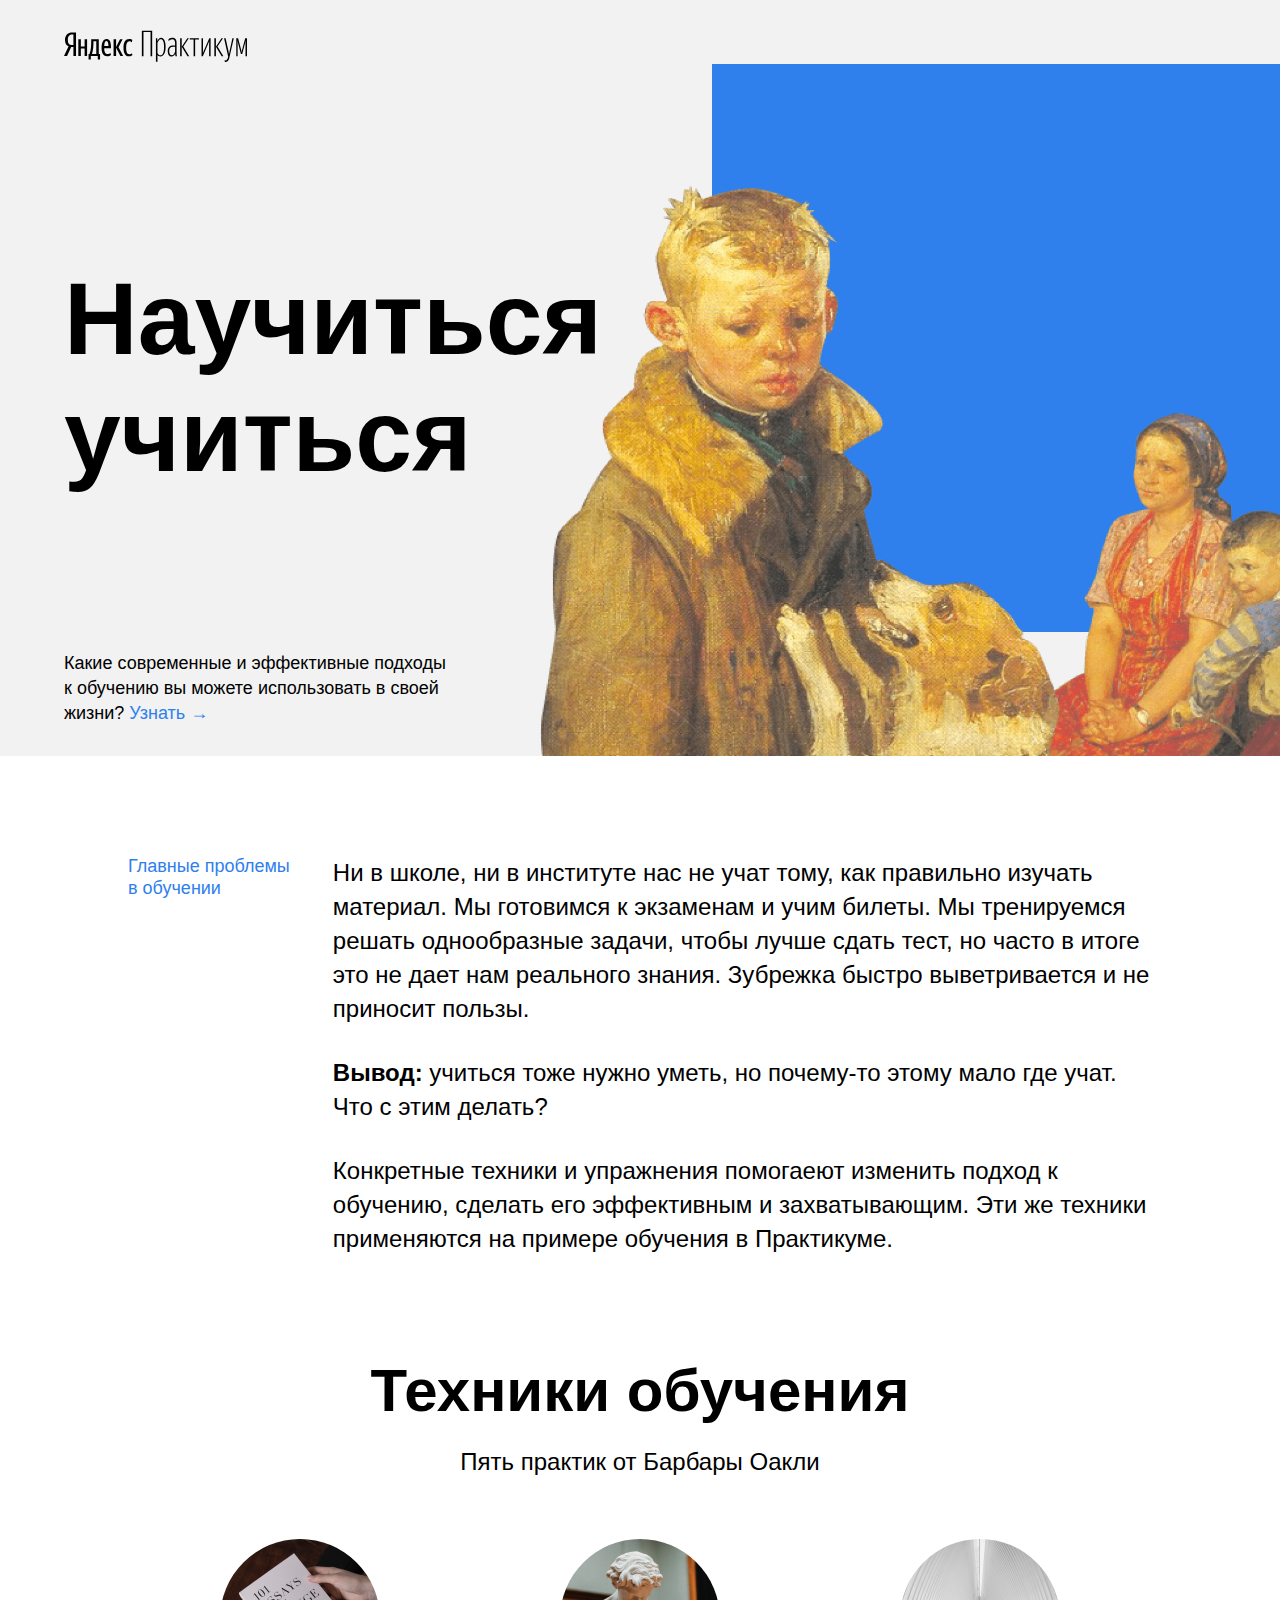
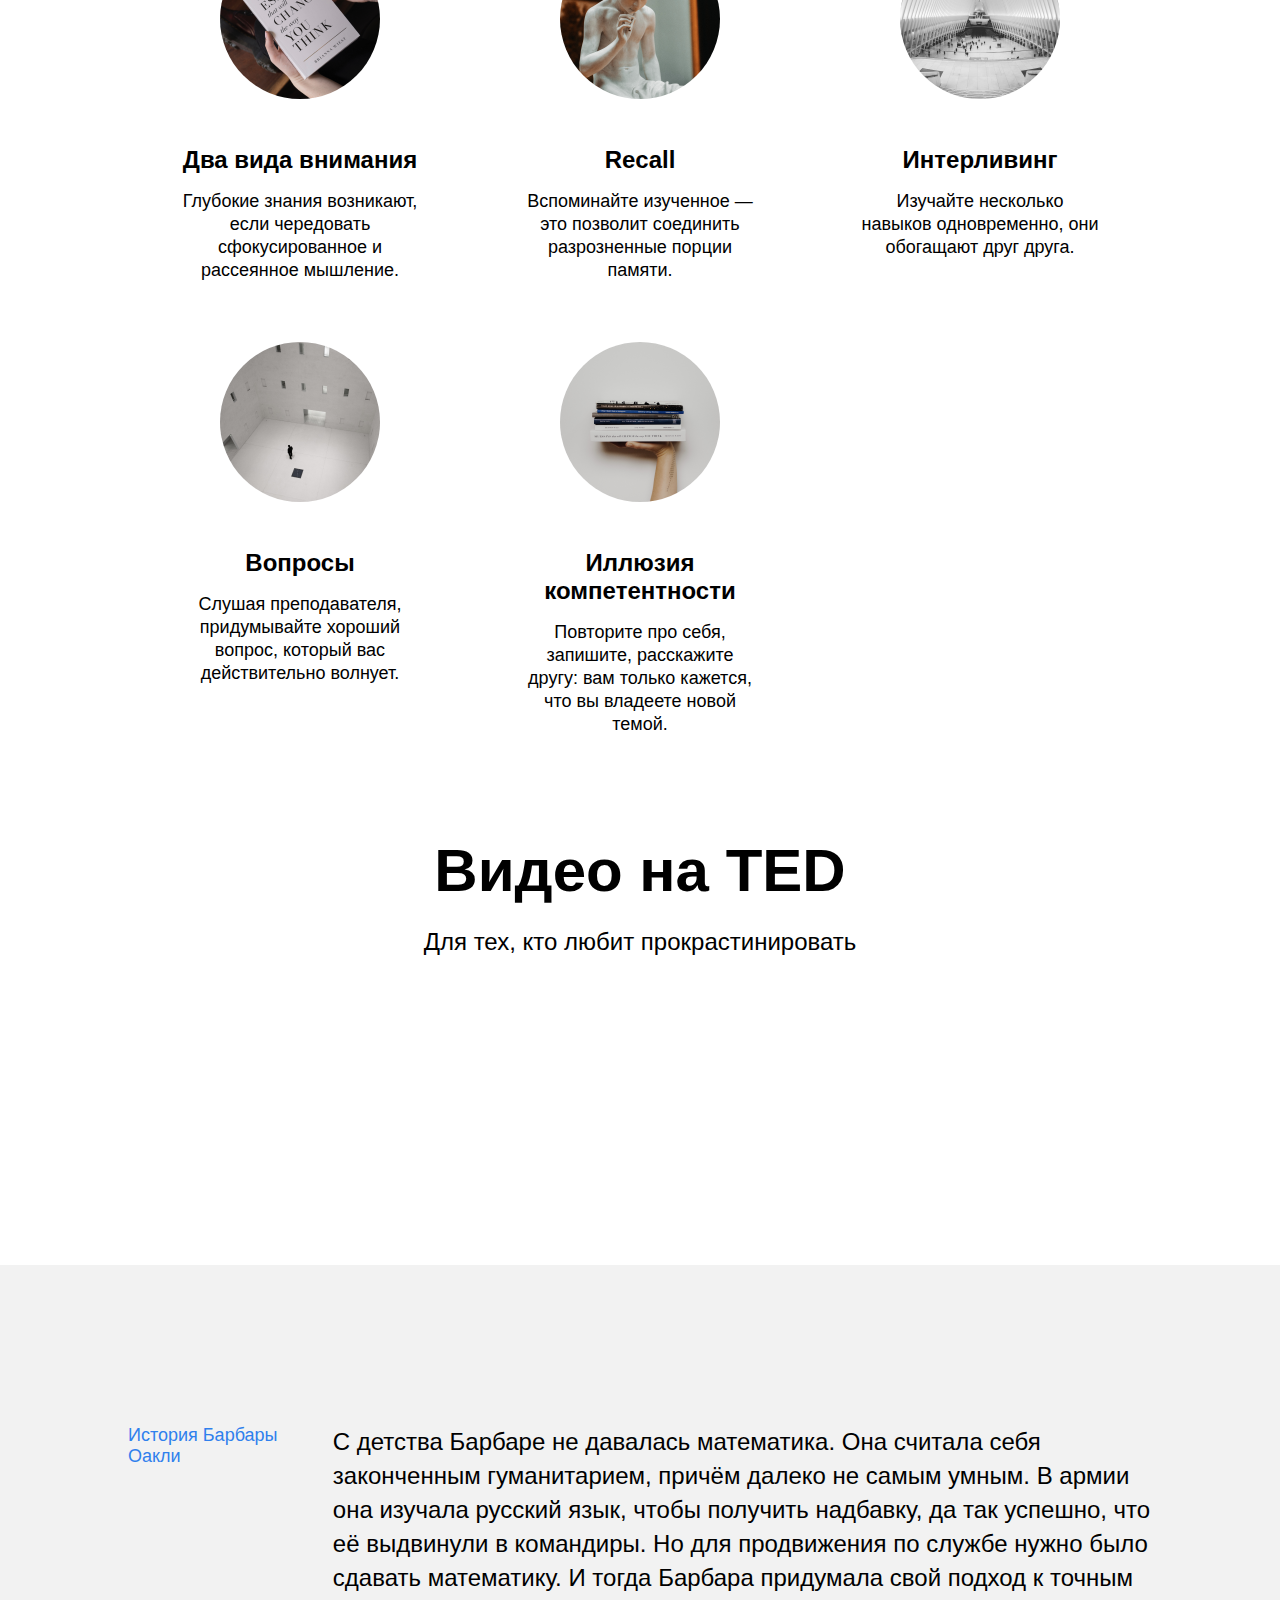
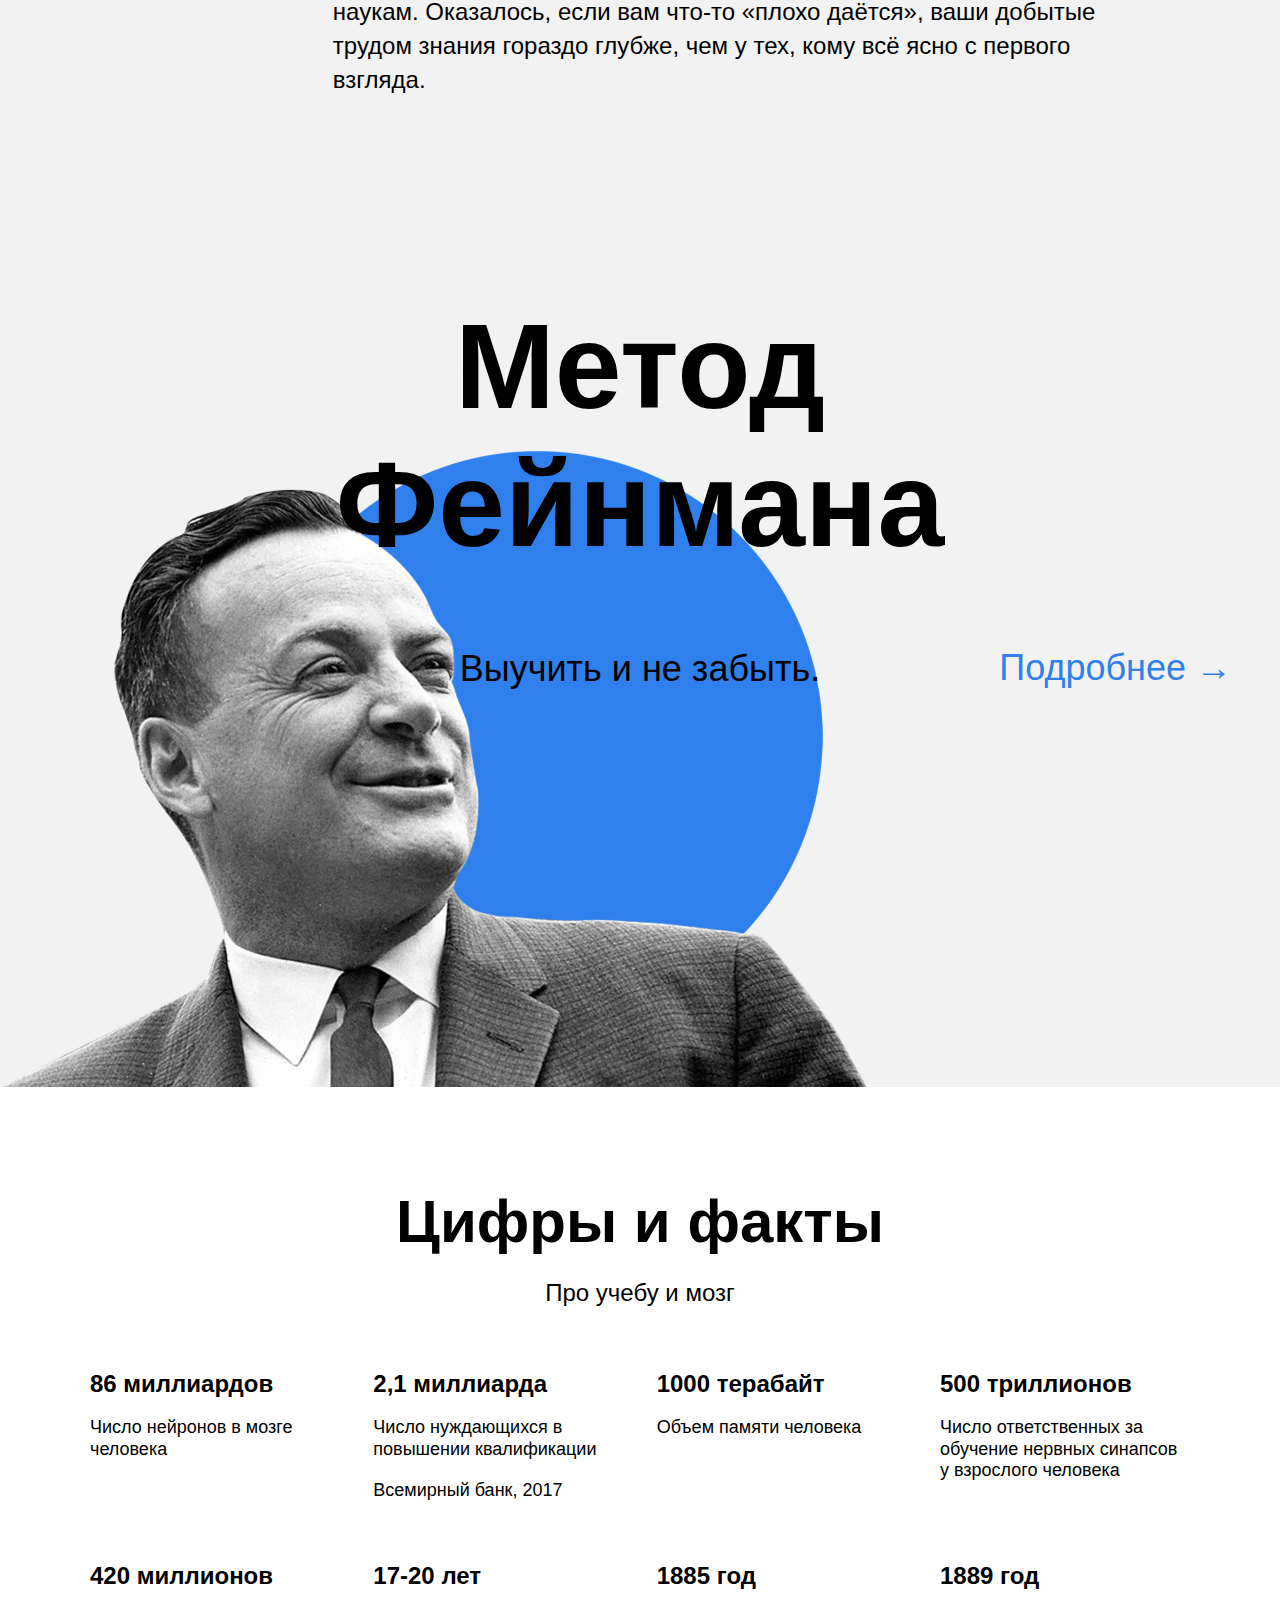
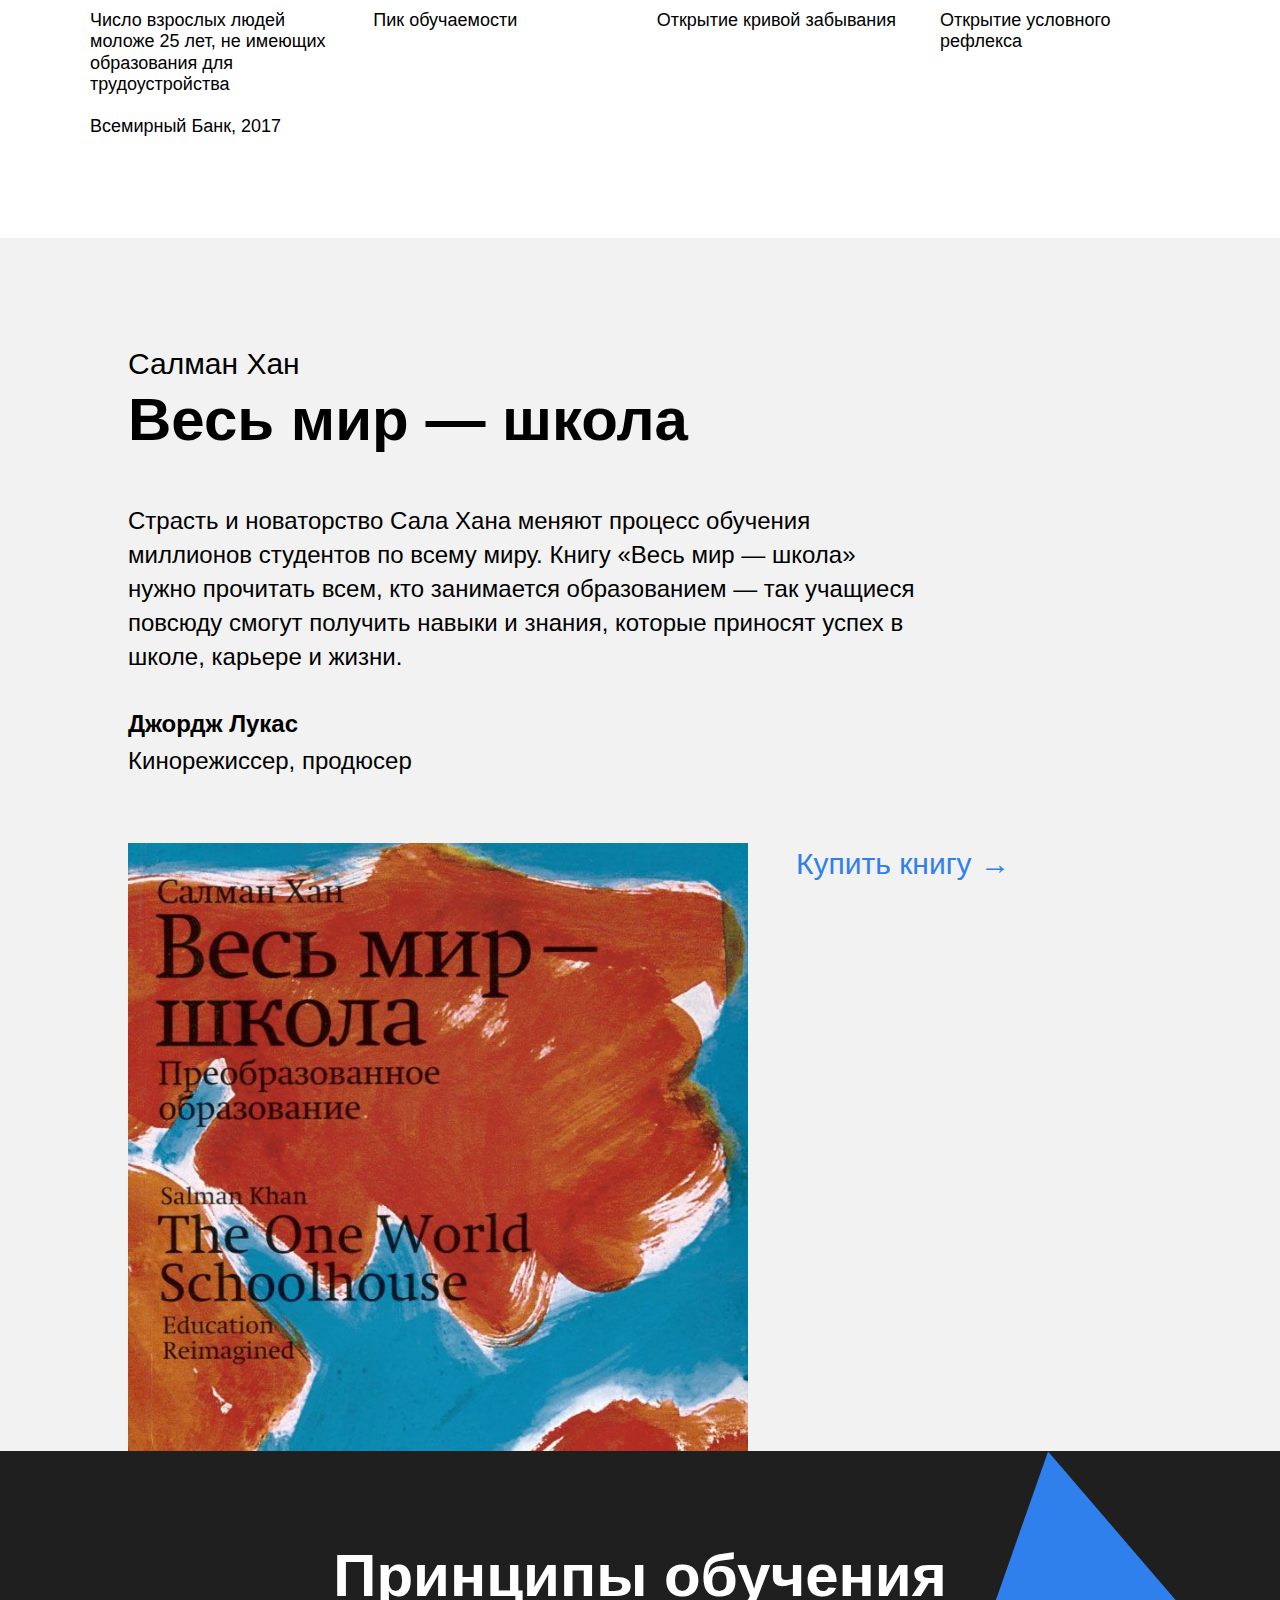
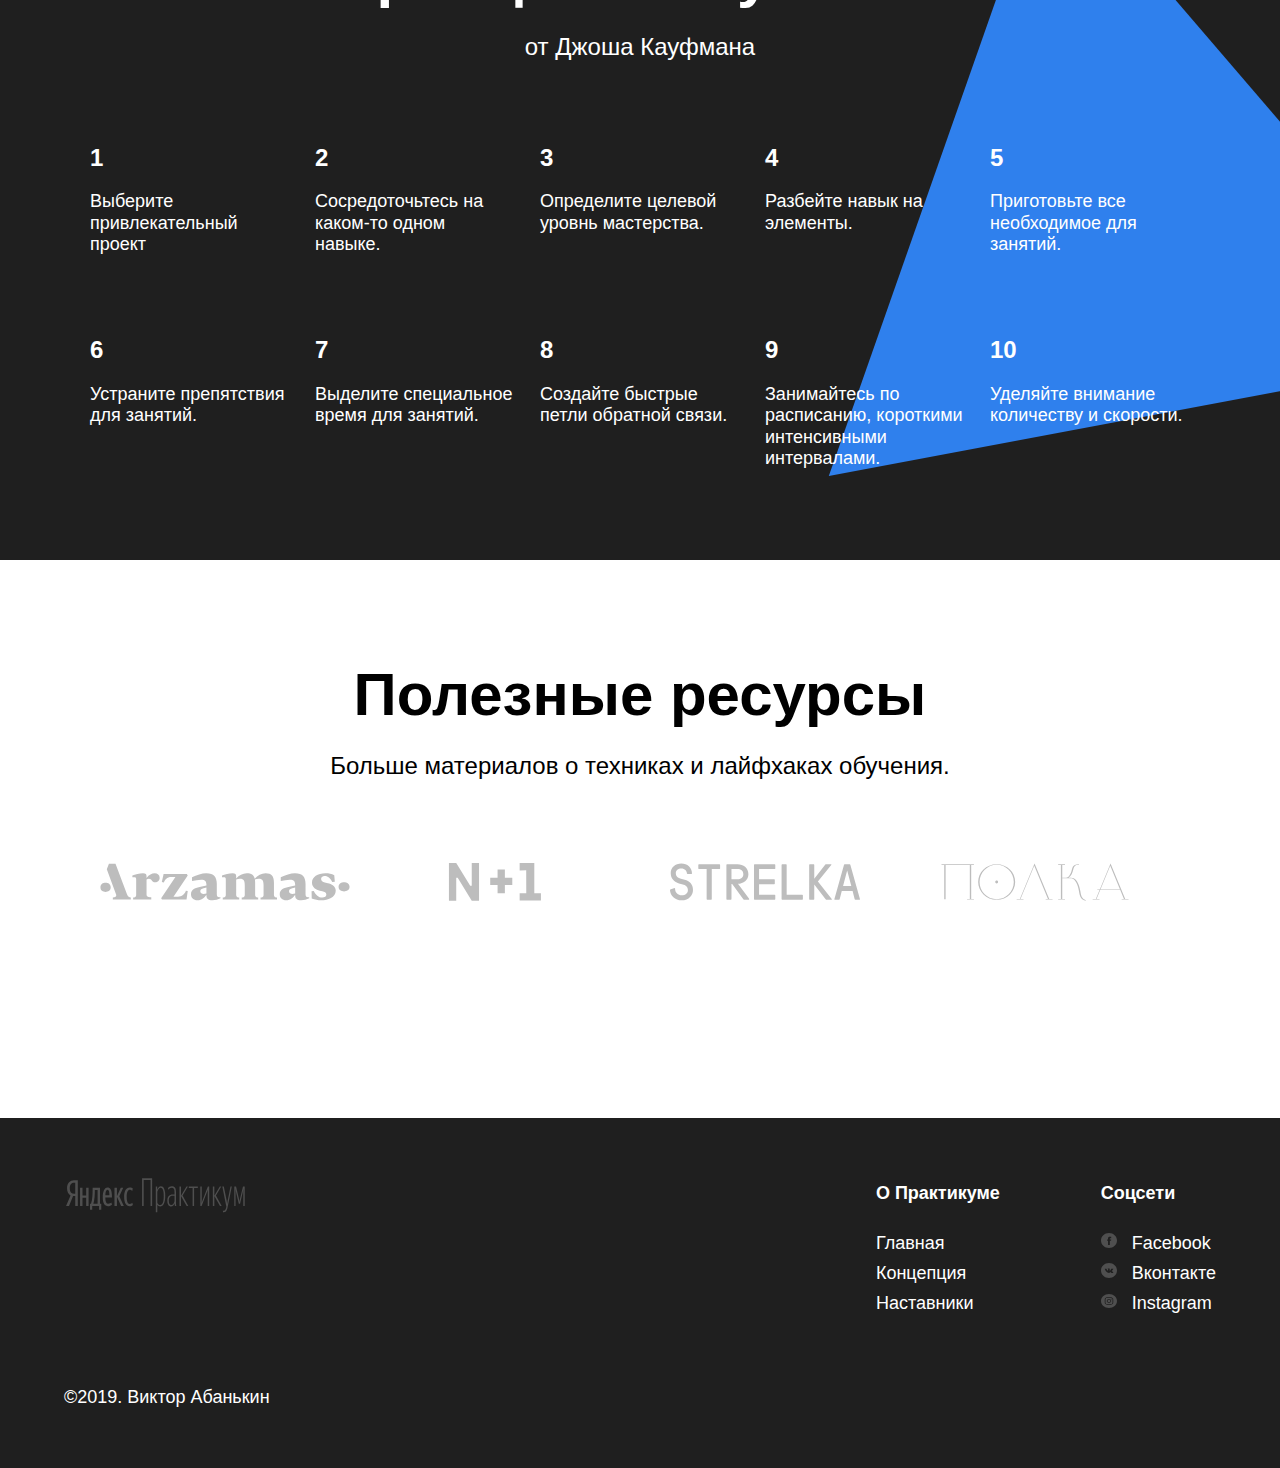
==== commit 0251fd93: "file second change" ====
--- a/index.html
+++ b/index.html
@@ -3,7 +3,7 @@
 <head>
   <meta charset="UTF-8">
   <meta name="viewport" content="width=device-width, initial-scale=1.0">
-  <link rel="stylesheet" type="text/css" href="styles/style.css">
+  <link rel="stylesheet" type="text/css" href="style/index.css">
   <title>Научиться учиться</title>
 </head>
 <body>
--- a/style/index.css
+++ b/style/index.css
@@ -0,0 +1,82 @@
+
+@import url(../vendor/normalize.css);
+
+@import url(../vendor/page.css);
+@import url(../blocks/rotation/rotation.css);
+@import url(../blocks/rotation/header/__square-pic/header__square-pic.css);
+@import url(../blocks/rotation/kaufman/__triangle/kaufman__triangle.css);
+@import url(../blocks/header/header.css);
+@import url(../blocks/header/__title/header__title.css);
+@import url(../blocks/header/__subtitle/header__subtitle.css);
+@import url(../blocks/header/__square-pic/header__square-pic.css);
+@import url(../blocks/header/__main-illustration/header__main-illustration.css);
+@import url(../blocks/header/__link/header__link.css);
+@import url(../blocks/logo/_place/logo_place_header.css);
+
+@import url(../blocks/content/description/description.css);
+@import url(../blocks/content/description/two-columns/two-columns.css);
+@import url(../blocks/content/description/two-columns/__brief/two-columns__brief.css);
+@import url(../blocks/content/description/two-columns/__main-text/two-columns__main-text.css);
+@import url(../blocks/content/description/two-columns/__paragraph/two-columns__paragraph.css);
+@import url(../blocks/content/description/two-columns/__span-accent/two-columns__span-accent.css);
+
+@import url(../blocks/content/techniques/techniques.css);
+@import url(../blocks/content/techniques/cards/cards.css);
+@import url(../blocks/content/techniques/cards/__title/cards__title.css);
+@import url(../blocks/content/techniques/cards/__item/cards__item.css);
+@import url(../blocks/content/techniques/cards/__image/cards__image.css);
+@import url(../blocks/content/techniques/cards/__description/cards__description.css);
+
+@import url(../blocks/content/video/video.css);
+@import url(../blocks/content/video/__iframe/video__iframe.css);
+@import url(../blocks/content/video/__iframes/video__iframes.css);
+
+@import url(../blocks/content/oakley/oakley.css);
+
+@import url(../blocks/content/feynman/feynman.css);
+@import url(../blocks/content/feynman/__title/feynman__title.css);
+@import url(../blocks/content/feynman/__subtitle/feynman__subtitle.css);
+@import url(../blocks/content/feynman/__pic/feynman__pic.css);
+@import url(../blocks/content/feynman/__link/feynman__link.css);
+
+@import url(../blocks/content/digits/digits.css);
+@import url(../blocks/content/digits/section-subtitle/section-subtitle.css);
+@import url(../blocks/content/digits/section-title/section-title.css);
+@import url(../blocks/content/digits/table/table.css);
+@import url(../blocks/content/digits/table/__text/table__text.css);
+@import url(../blocks/content/digits/table/__heading/table__heading.css);
+@import url(../blocks/content/digits/table/__cell/table__cell.css);
+
+@import url(../blocks/content/khan/khan.css);
+@import url(../blocks/content/khan/__title/khan__title.css);
+@import url(../blocks/content/khan/__quote/khan__quote.css);
+@import url(../blocks/content/khan/__quote-author/khan__quote-author.css);
+@import url(../blocks/content/khan/__quote-author-subline/);
+@import url(../blocks/content/khan/__container/khan__container.css);
+@import url(../blocks/content/khan/__buy-link/khan__buy-link.css);
+@import url(../blocks/content/khan/__book-pic/khan__book-pic.css);
+@import url(../blocks/content/khan/__book-container/khan__book-container.css);
+@import url(../blocks/content/khan/__author/khan__author.css);
+
+@import url(../blocks/content/kaufman/kaufman.css);
+@import url(../blocks/content/kaufman/table/__cell/_theme/table__cell_theme_dark.css);
+@import url(../blocks/content/kaufman/table/__text/_theme/table__text_theme_dark.css);
+@import url(../blocks/content/kaufman/__triangle/kaufman__triangle.css);
+
+@import url(../blocks/content/resources/resources.css);
+@import url(../blocks/content/resources/__logo/resources__logo.css);
+@import url(../blocks/content/resources/__logo-zone/resources__logo-zone.css);
+@import url(../blocks/content/resources/);
+
+@import url(../blocks/footer/__author/footer__author.css);
+@import url(../blocks/footer/__column-heading/footer__column-heading.css);
+@import url(../blocks/footer/__column-link/footer__column-link.css);
+@import url(../blocks/footer/__column-links/footer__column-links.css);
+@import url(../blocks/footer/__column/_content/footer__column_content_copyright.css);
+@import url(../blocks/footer/__columns/footer__columns.css);
+@import url(../blocks/footer/__social-icon/footer__social-icon.css);
+@import url(../blocks/footer/footer.css);
+@import url(../blocks/logo/_place/logo_place_footer.css);
+
+
+
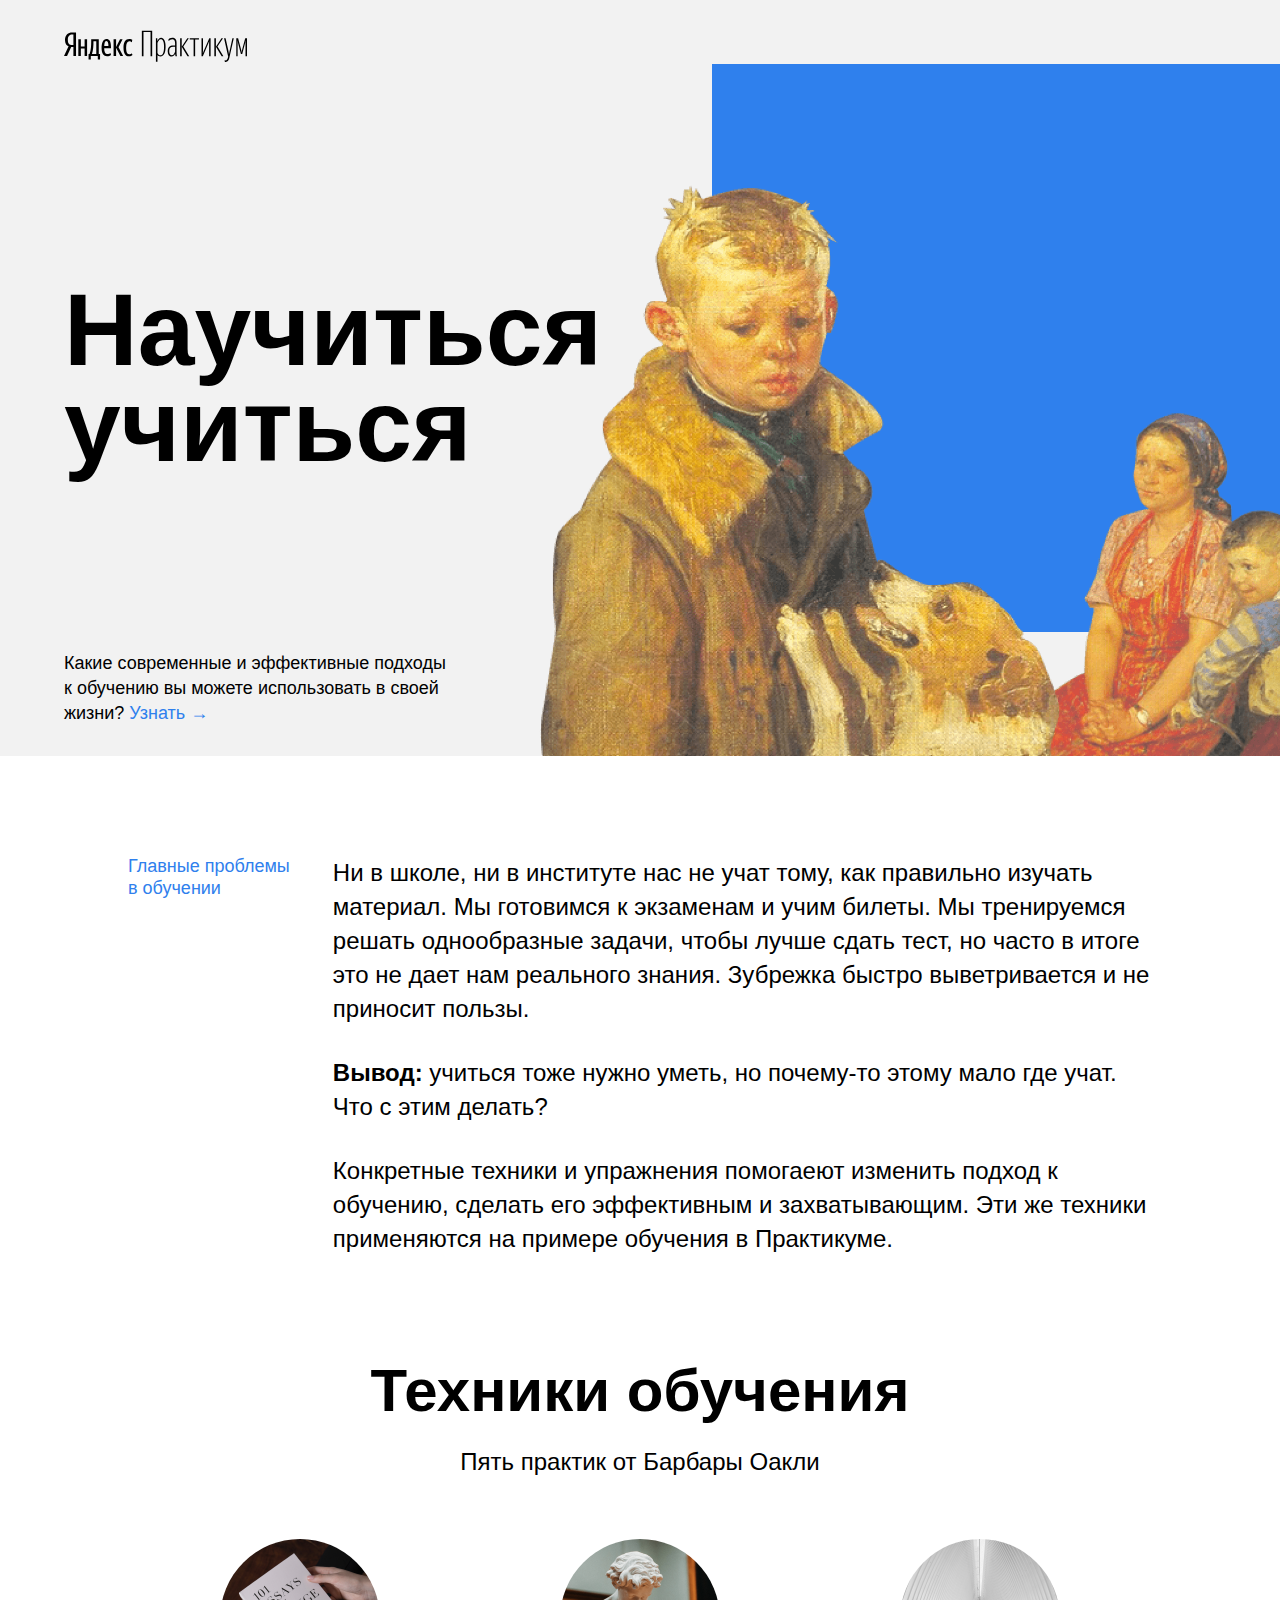
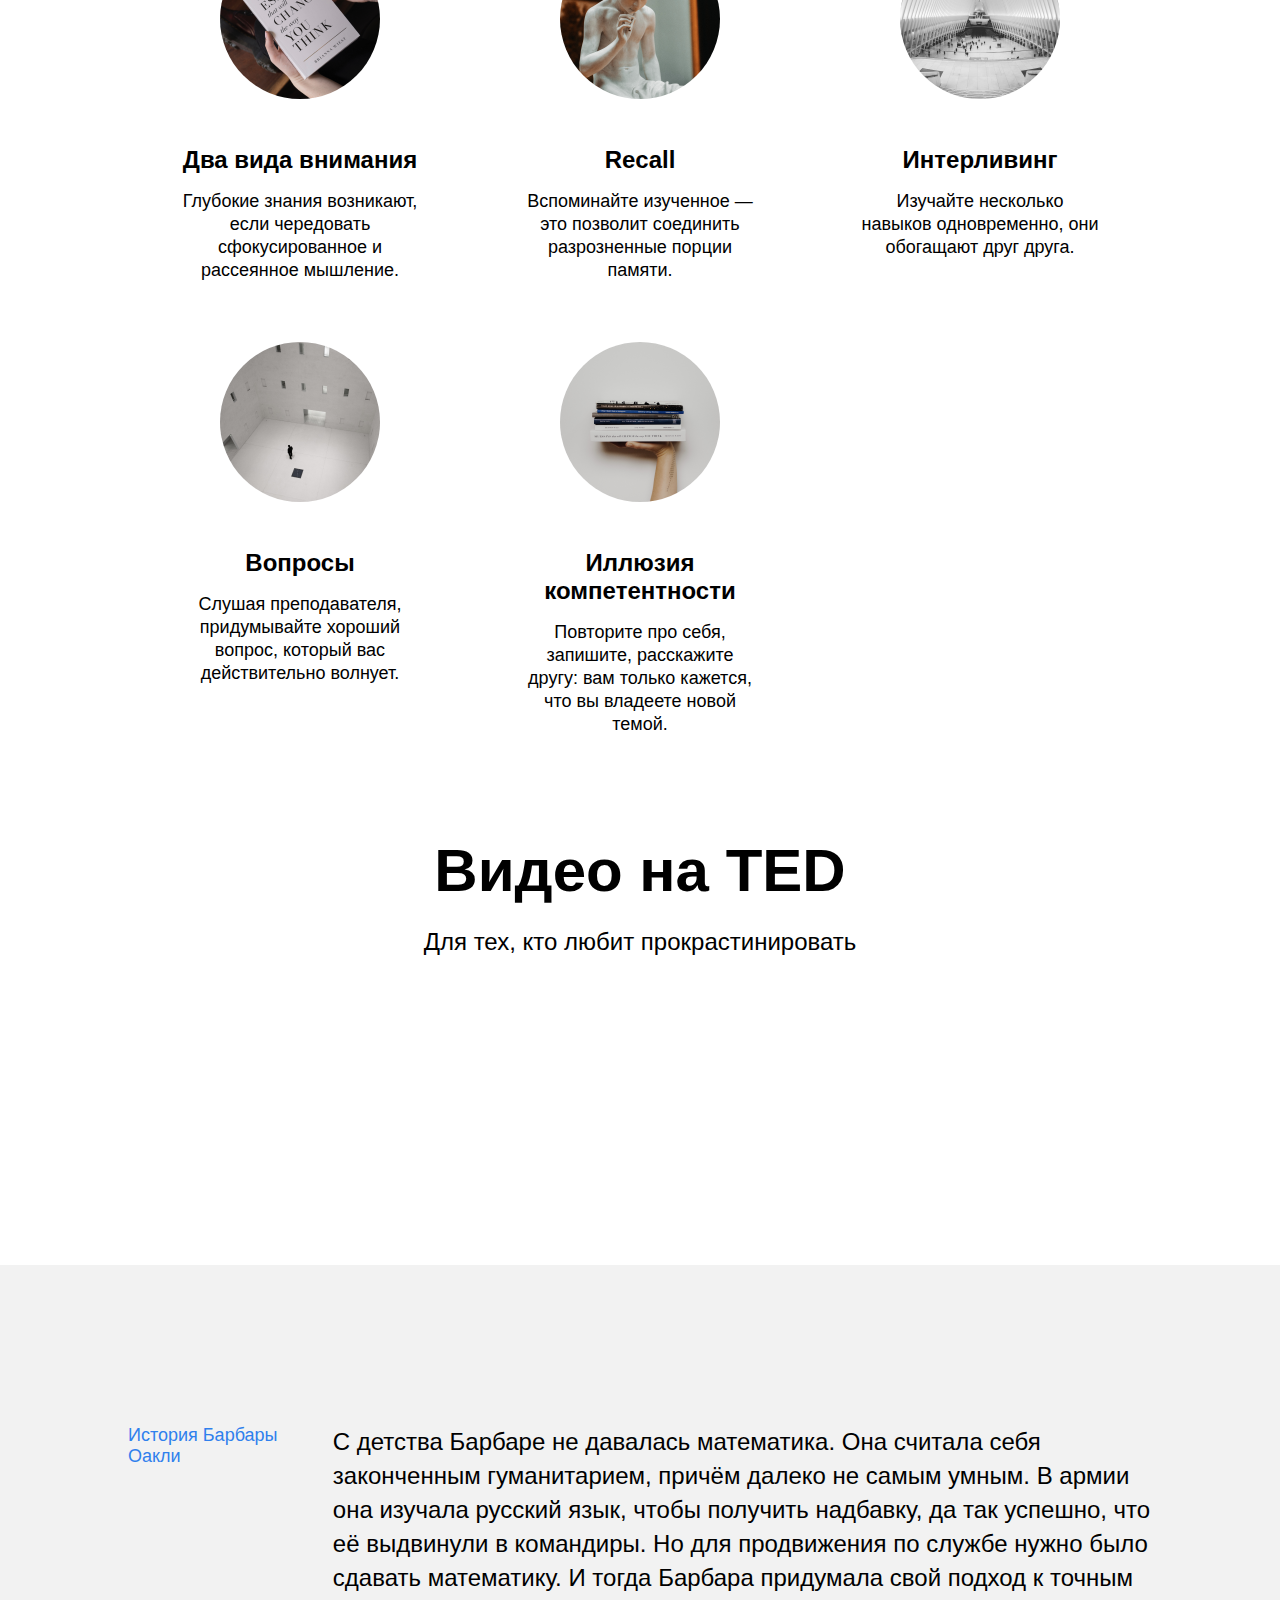
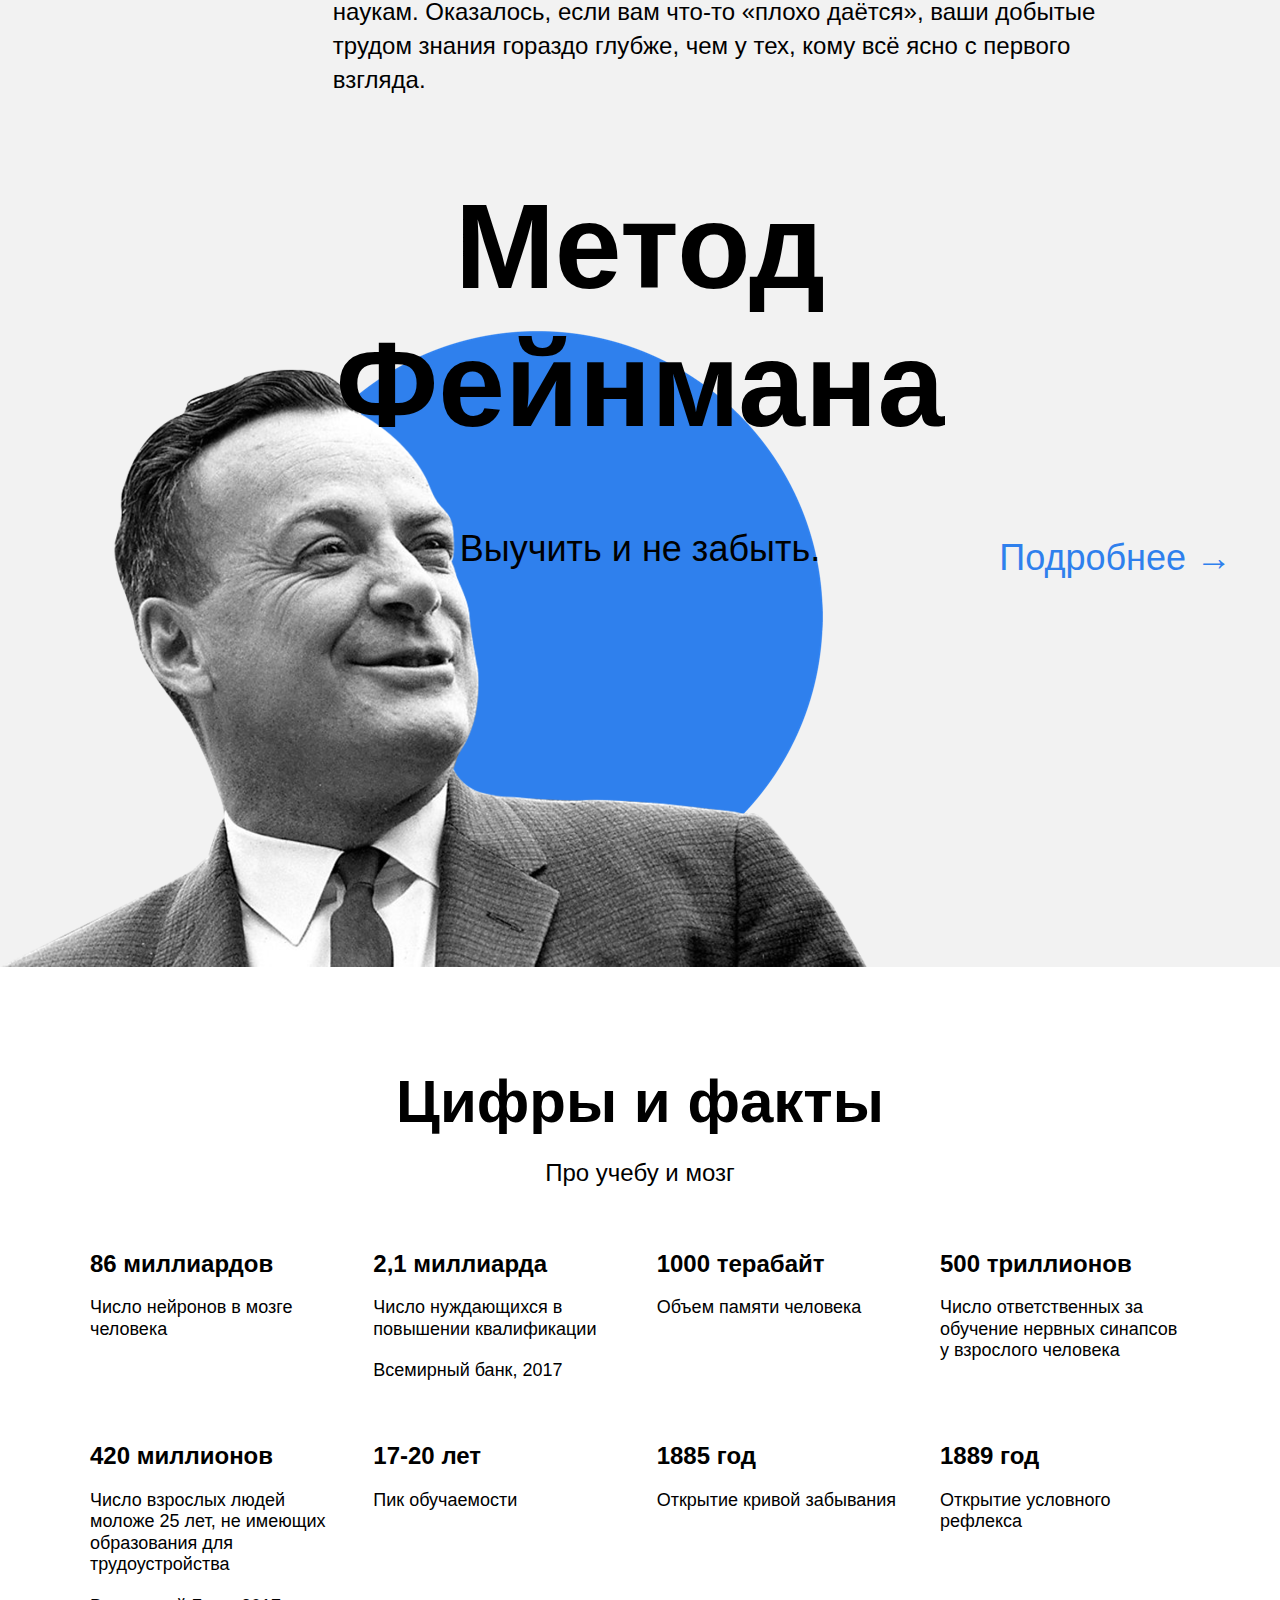
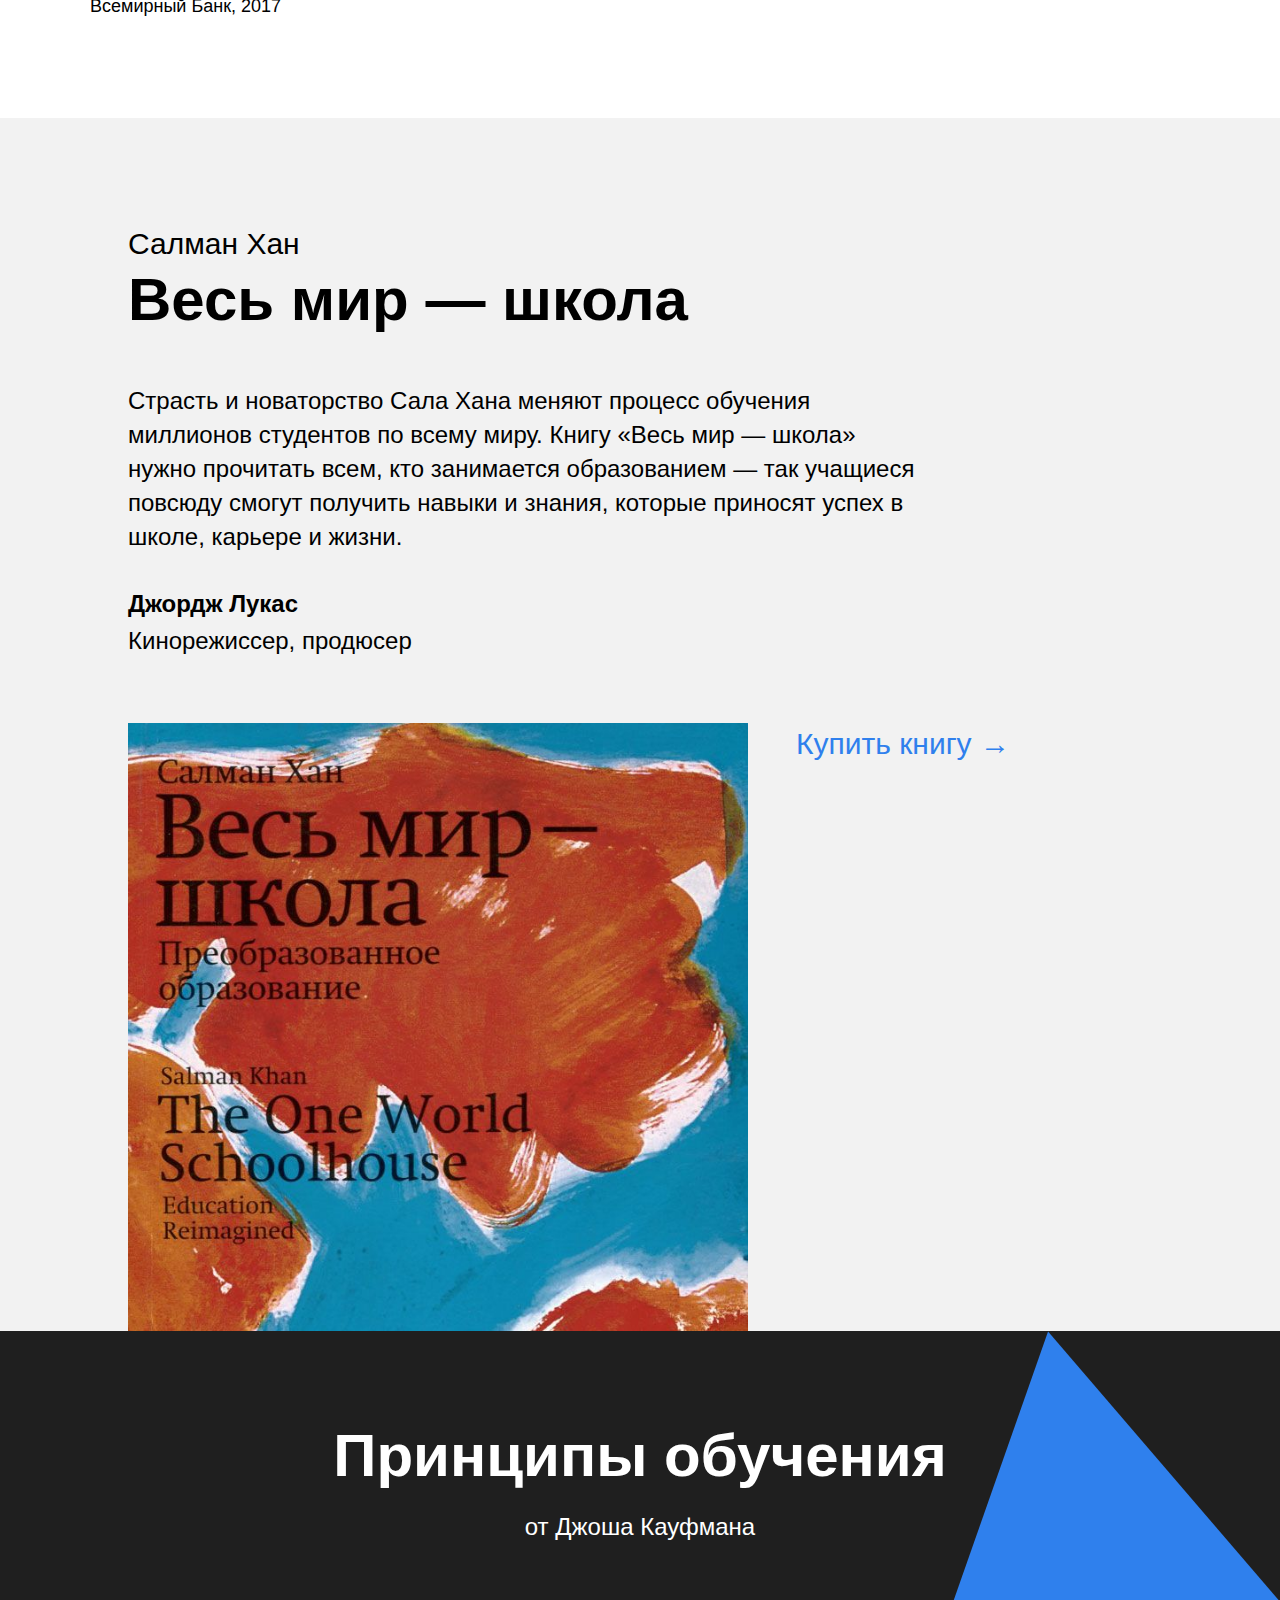
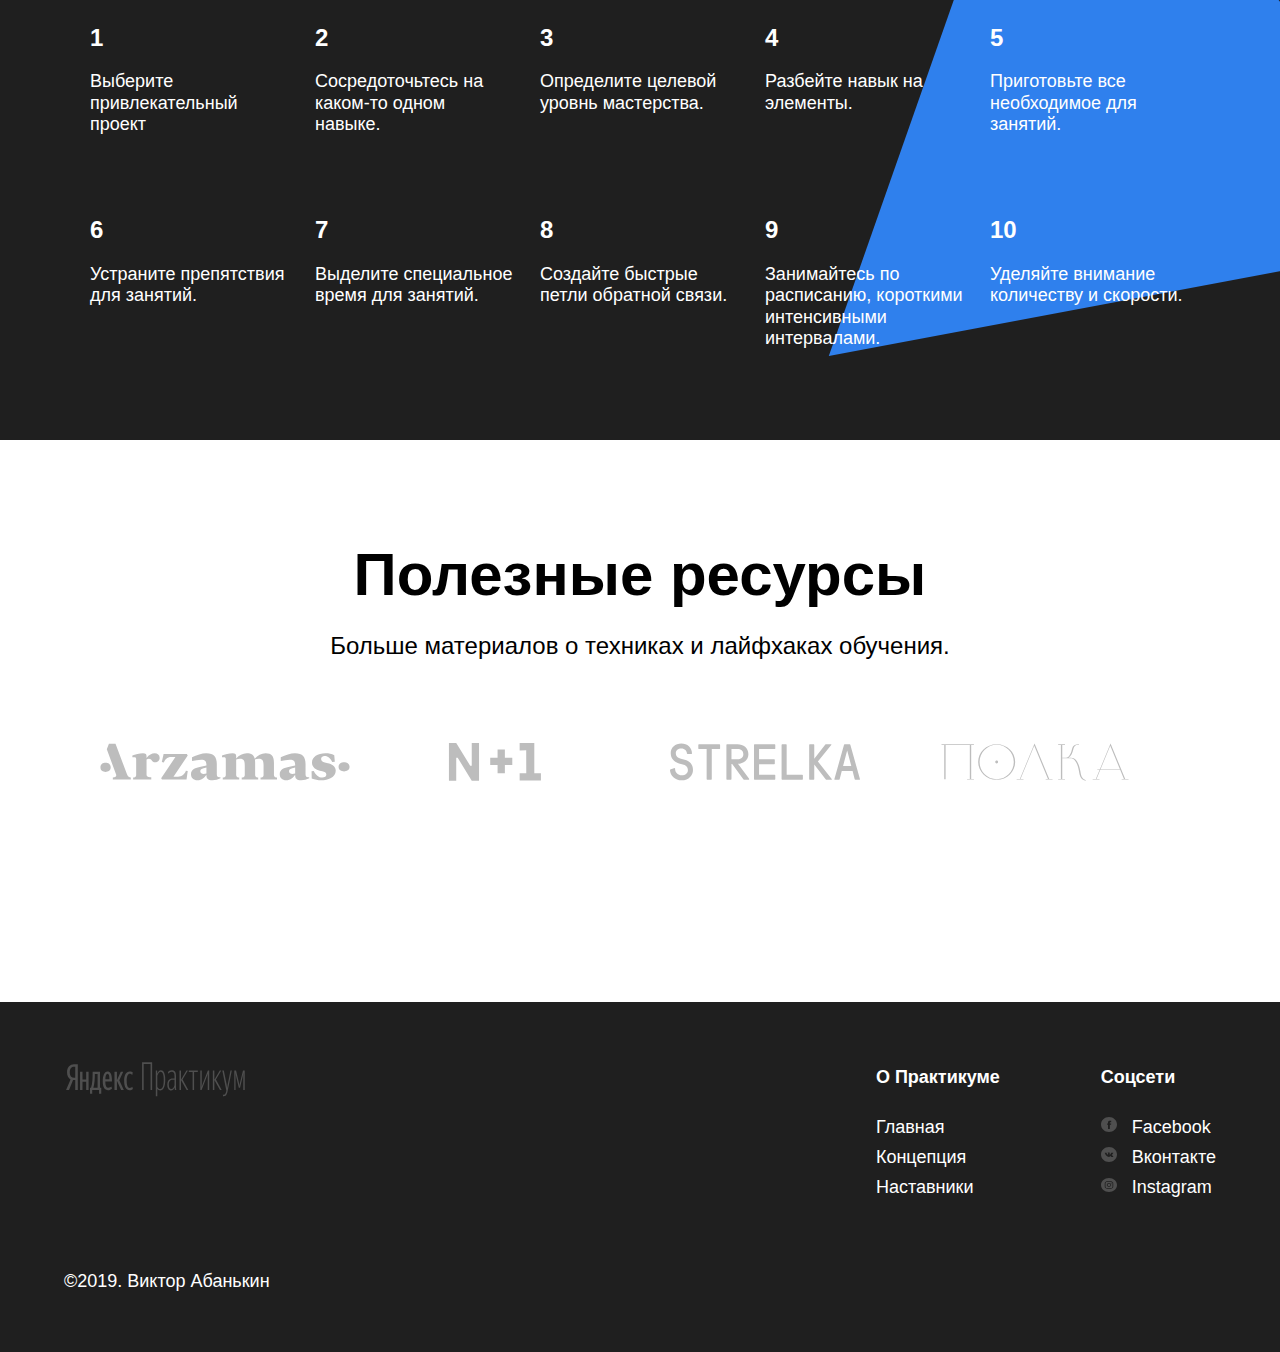
==== commit 5f03a701: "first check" ====
--- a/index.html
+++ b/index.html
@@ -3,17 +3,17 @@
 <head>
   <meta charset="UTF-8">
   <meta name="viewport" content="width=device-width, initial-scale=1.0">
-  <link rel="stylesheet" type="text/css" href="style/index.css">
+  <link rel="stylesheet" type="text/css" href="pages/index.css">
   <title>Научиться учиться</title>
 </head>
-<body>
+<body class = "root">
   <div class="page">
     <header class="header">
-       <img src="./images/logo_place_header.svg" alt ="Яндекс Практикум" class ="logo logo_place_header">
+       <a  href="#" target="_blank" rel="noopener"><img src="./images/logo_place_header.svg" alt ="Яндекс Практикум" class ="logo logo_place_header"></a>
        <h1 class = "header__title">Научиться учиться</h1>
-       <p class = "header__subtitle">Какие современные и эффективные подходы к обучению вы можете использовать в своей жизни?<a href="#" class="header__link"> Узнать &#8594;</a></p>
+       <p class = "header__subtitle">Какие современные и эффективные подходы к обучению вы можете использовать в своей жизни?<a href="#" target="_blank" rel="noopener" class="header__link"> Узнать &rarr;</a></p>
        <img class = "header__main-illustration" src = "images/header-image.png" alt = "Главная иллюстрация">
-       <div class = "header__square-pic"></div>
+       <div class = "rotation header__square-pic"></div>
     </header>
 
     <main class="content">
@@ -27,7 +27,8 @@
          </div>
         </article>
       </section>
-      <section class="tecniques">
+
+      <section class="techniques">
         <h2 class = "section-title">Техники обучения</h2>
         <p class = "section-subtitle">Пять практик от Барбары Оакли</p>
         <ul class = "cards">
@@ -42,17 +43,17 @@
            <p class = "cards__description">Вспоминайте изученное — это позволит соединить разрозненные порции памяти.</p>
          </li>
          <li class = "cards__item">
-           <img class="cards__image" src="./images/images_sprint-2/cards-interliving.png" alt="Два вида внимания">
+           <img class="cards__image" src="./images/images_sprint-2/cards-interliving.png" alt="Интерливинг">
            <h3 class = "cards__title">Интерливинг</h3> 
            <p class = "cards__description">Изучайте несколько навыков одновременно, они обогащают друг друга.</p>
          </li>
          <li class = "cards__item">
-           <img class="cards__image" src="./images/images_sprint-2/cards-question.png" alt="Два вида внимания">
+           <img class="cards__image" src="./images/images_sprint-2/cards-question.png" alt="Вопросы">
            <h3 class = "cards__title">Вопросы</h3> 
            <p class = "cards__description">Слушая преподавателя, придумывайте хороший вопрос, который вас действительно волнует.</p>
          </li>
          <li class = "cards__item">
-           <img class="cards__image" src="./images/images_sprint-2/cards-competence.png" alt="Два вида внимания">
+           <img class="cards__image" src="./images/images_sprint-2/cards-competence.png" alt="Иллюзия компетентности">
            <h3 class = "cards__title">Иллюзия компетентности</h3> 
            <p class = "cards__description">Повторите про себя, запишите, расскажите другу: вам только кажется, что вы владеете новой темой.</p>
          </li>
@@ -63,13 +64,10 @@
         <h2 class = "section-title">Видео на TED</h2>
         <p class = "section-subtitle">Для тех, кто любит прокрастинировать</p>
         <div class ="video__iframes">
-          <iframe id="ytplayer" type="text/html" class="video__iframe"
-          src="https://www.youtube.com/embed/arj7oStGLkU"
-          frameborder="0" allowfullscreen></iframe>
-          <iframe id="ytplayer" type="text/html" src="https://www.youtube.com/embed/5MgBikgcWnY" class="video__iframe" frameborder="0" allowfullscreen></iframe>
+          <iframe class="video__iframe" src="https://www.youtube.com/embed/arj7oStGLkU" allowfullscreen></iframe>
+          <iframe class="video__iframe" src="https://www.youtube.com/embed/5MgBikgcWnY" allowfullscreen></iframe>
         </div>
       </section>
-
 
       <section class="oakley">
         <article class = "two-columns">
@@ -77,58 +75,51 @@
           <div class = "two-columns__main-text ">
            <p class = "two-columns__paragraph">С детства Барбаре не давалась математика. Она считала себя законченным гуманитарием, причём далеко не самым умным. В армии она изучала русский язык, чтобы получить надбавку, да так успешно, что её выдвинули в командиры. Но для продвижения по службе нужно было сдавать математику. И тогда Барбара придумала свой подход к точным наукам. Оказалось, если вам что-то «плохо даётся», ваши добытые трудом знания гораздо глубже, чем у тех, кому всё ясно с первого взгляда.</p>
           </div>
-         </article>
+       </article>
       </section>
 
       <section class="feynman">
         <img src="images/feynman.png" alt="Фейнман" class = "feynman__pic">
         <h2 class = "feynman__title">Метод Фейнмана</h2>
         <p class = "feynman__subtitle">Выучить и не забыть.</p>
-        <a href="#" class="feynman__link">Подробнее &#8594;</a>
+        <a href="#" target="_blank" rel="noopener" class="feynman__link">Подробнее &rarr;</a>
       </section>
 
       <section class="digits">
         <h2 class = "section-title">Цифры и факты</h2>
         <p class = "section-subtitle">Про учебу и мозг</p>
         <ul class = "table">
-         <li class = "table__cell">
-         <h3 class = "table__heading">86 миллиардов</h3> 
-         <p class = "table__text">Число нейронов в мозге человека</p>
-         </li>
-
-         <li class = "table__cell">
-          <h3 class = "table__heading">2,1 миллиарда</h3> 
-          <p class = "table__text">Число нуждающихся в повышении квалификации</p>
-          <p class ="table__text">Всемирный банк, 2017</p>
-          </li>
-
+          <li class = "table__cell">
+            <h3 class = "table__heading">86 миллиардов</h3> 
+            <p class = "table__text">Число нейронов в мозге человека</p>
+          </li>
+          <li class = "table__cell">
+            <h3 class = "table__heading">2,1 миллиарда</h3> 
+            <p class = "table__text">Число нуждающихся в повышении квалификации</p>
+            <p class ="table__text">Всемирный банк, 2017</p>
+          </li>
           <li class = "table__cell">
             <h3 class = "table__heading">1000 терабайт</h3> 
             <p class = "table__text">Объем памяти человека</p>
           </li>
-
-          <li class = "table__cell">
-          <h3 class = "table__heading">500 триллионов</h3> 
-          <p class = "table__text">Число ответственных за обучение нервных синапсов у взрослого человека</p>
-          </li>
-
+          <li class = "table__cell">
+            <h3 class = "table__heading">500 триллионов</h3> 
+            <p class = "table__text">Число ответственных за обучение нервных синапсов у взрослого человека</p>
+          </li>
           <li class = "table__cell">
             <h3 class = "table__heading">420 миллионов</h3> 
             <p class = "table__text">Число взрослых людей моложе 25 лет, не имеющих образования для трудоустройства</p>
             <p class = "table__text">Всемирный Банк, 2017</p>
           </li>
-
           <li class = "table__cell">
             <h3 class = "table__heading">17-20 лет</h3> 
             <p class = "table__text">Пик обучаемости</p>
           </li>
-
           <li class = "table__cell">
             <h3 class = "table__heading">1885 год</h3> 
             <p class = "table__text">Открытие кривой забывания</p>
           </li>
-
-           <li class = "table__cell">
+          <li class = "table__cell">
             <h3 class = "table__heading">1889 год</h3> 
             <p class = "table__text">Открытие условного рефлекса</p>
           </li>
@@ -136,103 +127,99 @@
      </section>
 
      <section class="khan">
-      <div class="khan__container">
-        <p class="khan__author">Салман Хан</p>
-        <h2 class="khan__title">Весь мир — школа</h2>
-        <p class ="khan__quote">Страсть и новаторство Сала Хана меняют процесс обучения миллионов студентов по всему миру. Книгу «Весь мир — школа» нужно прочитать всем, кто занимается образованием — так учащиеся повсюду смогут получить навыки и знания, которые приносят успех в школе, карьере и жизни.</p>
-        <p class ="khan__quote-author">Джордж Лукас</p>
-        <p class="khan__quote-author-subline">Кинорежиссер, продюсер</p>
-        <div class ="khan__book-container">
-          <img class ="khan__book-pic" src="./images/images_sprint-2/khan-book.jpg" alt="Книга Салмана Хана">
-          <a href="#" class="khan__buy-link">Купить книгу &#8594;</a>
-        </div>
-      </div>
-      </section>
-
-
-    
+       <div class="khan__container">
+         <p class="khan__author">Салман Хан</p>
+         <h2 class="khan__title">Весь мир — школа</h2>
+         <p class ="khan__quote">Страсть и новаторство Сала Хана меняют процесс обучения миллионов студентов по всему миру. Книгу «Весь мир — школа» нужно прочитать всем, кто занимается образованием — так учащиеся повсюду смогут получить навыки и знания, которые приносят успех в школе, карьере и жизни.</p>
+         <p class ="khan__quote-author">Джордж Лукас</p>
+         <p class="khan__quote-author-subline">Кинорежиссер, продюсер</p>
+         <div class ="khan__book-container">
+           <img class ="khan__book-pic" src="./images/images_sprint-2/khan-book.jpg" alt="Книга Салмана Хана">
+           <a href="#" target="_blank" rel="noopener" class="khan__buy-link">Купить книгу &rarr;</a>
+         </div>
+       </div>
+     </section>
 
       <section class="kaufman">
         <h2 class ="section-title section-title_theme_dark">Принципы обучения</h2>
         <p class = "section-subtitle section-subtitle_theme_dark">от Джоша Кауфмана</p>
         <ul class ="table table_theme_dark">
-        <li class ="table__cell table__cell_theme_dark">
-        <h3 class ="table__heading table__heading_theme_dark">1</h3>
-        <p class ="table__text table__text_theme_dark">Выберите привлекательный проект</p>
-        </li>
-        <li class ="table__cell table__cell_theme_dark">
-          <h3 class ="table__heading table__heading_theme_dark">2</h3>
-          <p class ="table__text table__text_theme_dark">Сосредоточьтесь на каком-то одном навыке.</p>
-          </li>
-        <li class ="table__cell table__cell_theme_dark">
-          <h3 class ="table__heading table__heading_theme_dark">3</h3>
-          <p class ="table__text table__text_theme_dark">Определите целевой уровнь мастерства.</p>
-          </li>
-        <li class ="table__cell table__cell_theme_dark">
-          <h3 class ="table__heading table__heading_theme_dark">4</h3>
-          <p class ="table__text table__text_theme_dark">Разбейте навык на элементы.</p>
-          </li>
-        <li class ="table__cell table__cell_theme_dark">
-          <h3 class ="table__heading table__heading_theme_dark">5</h3>
-          <p class ="table__text table__text_theme_dark">Приготовьте все необходимое для занятий.</p>
-        </li>
-        <li class ="table__cell table__cell_theme_dark">
-          <h3 class ="table__heading table__heading_theme_dark">6</h3>
-          <p class ="table__text table__text_theme_dark">Устраните препятствия для занятий.</p>
-        </li>
-        <li class ="table__cell table__cell_theme_dark">
-         <h3 class ="table__heading table__heading_theme_dark">7</h3>
-         <p class ="table__text table__text_theme_dark">Выделите специальное время для занятий.</p>
-        </li>
-        <li class ="table__cell table__cell_theme_dark">
-          <h3 class ="table__heading table__heading_theme_dark">8</h3>
-          <p class ="table__text table__text_theme_dark">Создайте быстрые петли обратной связи.</p>
-        </li>
-        <li class ="table__cell table__cell_theme_dark">
-          <h3 class ="table__heading table__heading_theme_dark">9</h3>
-          <p class ="table__text table__text_theme_dark">Занимайтесь по расписанию, короткими интенсивными интервалами.</p>
-        </li>
-        <li class ="table__cell table__cell_theme_dark">
-          <h3 class ="table__heading table__heading_theme_dark">10</h3>
-          <p class ="table__text table__text_theme_dark">Уделяйте внимание количеству и скорости.</p>
-        </li> 
-         </ul>
-        <div class = "kaufman__triangle"></div>
-      </section>
-
+          <li class ="table__cell table__cell_theme_dark">
+            <h3 class ="table__heading table__heading_theme_dark">1</h3>
+            <p class ="table__text table__text_theme_dark">Выберите привлекательный проект</p>
+          </li>
+          <li class ="table__cell table__cell_theme_dark">
+            <h3 class ="table__heading table__heading_theme_dark">2</h3>
+            <p class ="table__text table__text_theme_dark">Сосредоточьтесь на каком-то одном навыке.</p>
+          </li>
+          <li class ="table__cell table__cell_theme_dark">
+            <h3 class ="table__heading table__heading_theme_dark">3</h3>
+            <p class ="table__text table__text_theme_dark">Определите целевой уровнь мастерства.</p>
+          </li>
+          <li class ="table__cell table__cell_theme_dark">
+            <h3 class ="table__heading table__heading_theme_dark">4</h3>
+            <p class ="table__text table__text_theme_dark">Разбейте навык на элементы.</p>
+          </li>
+          <li class ="table__cell table__cell_theme_dark">
+            <h3 class ="table__heading table__heading_theme_dark">5</h3>
+            <p class ="table__text table__text_theme_dark">Приготовьте все необходимое для занятий.</p>
+          </li>
+          <li class ="table__cell table__cell_theme_dark">
+            <h3 class ="table__heading table__heading_theme_dark">6</h3>
+            <p class ="table__text table__text_theme_dark">Устраните препятствия для занятий.</p>
+          </li>
+          <li class ="table__cell table__cell_theme_dark">
+            <h3 class ="table__heading table__heading_theme_dark">7</h3>
+            <p class ="table__text table__text_theme_dark">Выделите специальное время для занятий.</p>
+          </li>
+          <li class ="table__cell table__cell_theme_dark">
+            <h3 class ="table__heading table__heading_theme_dark">8</h3>
+            <p class ="table__text table__text_theme_dark">Создайте быстрые петли обратной связи.</p>
+          </li>
+          <li class ="table__cell table__cell_theme_dark">
+            <h3 class ="table__heading table__heading_theme_dark">9</h3>
+            <p class ="table__text table__text_theme_dark">Занимайтесь по расписанию, короткими интенсивными интервалами.</p>
+          </li>
+          <li class ="table__cell table__cell_theme_dark">
+            <h3 class ="table__heading table__heading_theme_dark">10</h3>
+            <p class ="table__text table__text_theme_dark">Уделяйте внимание количеству и скорости.</p>
+          </li> 
+        </ul>
+        <div class = "rotation kaufman__triangle"></div>
+      </section>
 
       <section class ="resources">
         <h2 class = "section-title">Полезные ресурсы</h2>
         <p class = "section-subtitle">Больше материалов о техниках и лайфхаках обучения.</p>
-        <div class="resources__logo-zone">
-          <img class="resources__logo" src="./images/images_sprint-2/logo/resources-arzamas.svg" alt="Arzama">
-          <img class="resources__logo" src="./images/images_sprint-2/logo/resources-n1.svg" alt="N+1">
-          <img class="resources__logo" src="./images/images_sprint-2/logo/resources-strelka.svg" alt="Strelka">
-          <img class="resources__logo" src="./images/images_sprint-2/logo/resources-polka.svg" alt="Полка">
-        </div>
+        <ul class="resources__logo-zone">
+          <li><a href="#" target="_blank" rel="noopener"><img src="./images/images_sprint-2/logo/resources-arzamas.svg" class="resources__logo" alt="Arzama"></a></li>
+          <li><a href="#" target="_blank" rel="noopener"><img src="./images/images_sprint-2/logo/resources-n1.svg" class="resources__logo" alt="N+1"></a></li>
+          <li><a href="#" target="_blank" rel="noopener"><img src="./images/images_sprint-2/logo/resources-strelka.svg" class="resources__logo" alt="Strelka"></a></li>
+          <li><a href="#" target="_blank" rel="noopener"><img src="./images/images_sprint-2/logo/resources-polka.svg" class="resources__logo" alt="Полка"></a></li>
+        </ul>
       </section>
 
     </main>
     <footer class="footer">
       <div class ="footer__columns">
         <div class ="footer__column footer__column_content_copyright">
-          <img src="./images/logo_place_footer.svg" alt ="Яндекс Практикум" class ="logo logo_place_footer">
+          <a href="#" target="_blank" rel="noopener"><img src="./images/logo_place_footer.svg" alt ="Яндекс Практикум" class ="logo logo_place_footer"></a>
           <p class ="footer__author">&copy;2019. Виктор Абанькин</p>
         </div>
         <nav class="footer__column footer__column_content_info">
           <h2 class="footer__column-heading">О Практикуме</h2>
           <ul class="footer__column-links">
-            <li><a href="#" class="footer__column-link">Главная</a></li>
-            <li><a href="#" class="footer__column-link">Концепция</a></li>
-            <li><a href="#" class="footer__column-link">Наставники</a></li>
+            <li><a href="#" target="_blank" rel="noopener" class="footer__column-link">Главная</a></li>
+            <li><a href="#" target="_blank" rel="noopener" class="footer__column-link">Концепция</a></li>
+            <li><a href="#" target="_blank" rel="noopener" class="footer__column-link">Наставники</a></li>
           </ul>
         </nav>
         <nav class="footer__column footer__column_content_social">
           <h2 class="footer__column-heading">Соцсети</h2>
           <ul class="footer__column-links">
-            <li><a href="#" class="footer__column-link"><img src="./images/facebook_color_white.svg" alt="Facebook" class ="footer__social-icon"> Facebook</a></li>
-            <li><a href="#" class="footer__column-link"><img src="./images/vk_color_white.svg" alt="Вконтакте" class ="footer__social-icon"> Вконтакте</a></li>
-            <li><a href="#" class="footer__column-link"><img src="./images/instagram_color_white.svg" alt="Instagram" class ="footer__social-icon"> Instagram</a></li>
+            <li><a href="#" target="_blank" rel="noopener" class="footer__column-link"><img src="./images/facebook_color_white.svg" alt="Facebook" class ="footer__social-icon"> Facebook</a></li>
+            <li><a href="#" target="_blank" rel="noopener" class="footer__column-link"><img src="./images/vk_color_white.svg" alt="Вконтакте" class ="footer__social-icon"> Вконтакте</a></li>
+            <li><a href="#" target="_blank" rel="noopener" class="footer__column-link"><img src="./images/instagram_color_white.svg" alt="Instagram" class ="footer__social-icon"> Instagram</a></li>
           </ul>
         </nav>
       </div>
--- a/pages/index.css
+++ b/pages/index.css
@@ -0,0 +1,67 @@
+@import url(../vendor/normalize.css);
+@import url(../blocks/root/root.css);
+@import url(../blocks/rotation/rotation.css);
+@import url(../blocks/header/header.css);
+@import url(../blocks/header/__title/header__title.css);
+@import url(../blocks/header/__subtitle/header__subtitle.css);
+@import url(../blocks/header/__square-pic/header__square-pic.css);
+@import url(../blocks/header/__main-illustration/header__main-illustration.css);
+@import url(../blocks/header/__link/header__link.css);
+@import url(../blocks/logo/_place/logo_place_header.css);
+@import url(../blocks/description/description.css);
+@import url(../blocks/two-columns/two-columns.css);
+@import url(../blocks/two-columns/__brief/two-columns__brief.css);
+@import url(../blocks/two-columns/__main-text/two-columns__main-text.css);
+@import url(../blocks/two-columns/__paragraph/two-columns__paragraph.css);
+@import url(../blocks/two-columns/__span-accent/two-columns__span-accent.css);
+@import url(../blocks/cards/cards.css);
+@import url(../blocks/cards/__title/cards__title.css);
+@import url(../blocks/cards/__item/cards__item.css);
+@import url(../blocks/cards/__image/cards__image.css);
+@import url(../blocks/cards/__description/cards__description.css);
+@import url(../blocks/video/video.css);
+@import url(../blocks/video/__iframe/video__iframe.css);
+@import url(../blocks/video/__iframes/video__iframes.css);
+@import url(../blocks/oakley/oakley.css);
+@import url(../blocks/feynman/feynman.css);
+@import url(../blocks/feynman/__title/feynman__title.css);
+@import url(../blocks/feynman/__subtitle/feynman__subtitle.css);
+@import url(../blocks/feynman/__pic/feynman__pic.css);
+@import url(../blocks/feynman/__link/feynman__link.css);
+@import url(../blocks/digits/digits.css);
+@import url(../blocks/section-subtitle/section-subtitle.css);
+@import url(../blocks/section-title/section-title.css);
+@import url(../blocks/table/table.css);
+@import url(../blocks/table/__text/table__text.css);
+@import url(../blocks/table/__heading/table__heading.css);
+@import url(../blocks/table/__cell/table__cell.css);
+@import url(../blocks/khan/khan.css);
+@import url(../blocks/khan/__title/khan__title.css);
+@import url(../blocks/khan/__quote/khan__quote.css);
+@import url(../blocks/khan/__quote-author/khan__quote-author.css);
+@import url(../blocks/khan/__quote-author-subline/khan__quote-author-subline.css);
+@import url(../blocks/khan/__container/khan__container.css);
+@import url(../blocks/khan/__buy-link/khan__buy-link.css);
+@import url(../blocks/khan/__book-pic/khan__book-pic.css);
+@import url(../blocks/khan/__book-container/khan__book-container.css);
+@import url(../blocks/khan/__author/khan__author.css);
+@import url(../blocks/kaufman/kaufman.css);
+@import url(../blocks/table/__cell/_theme/table__cell_theme_dark.css);
+@import url(../blocks/table/__text/_theme/table__text_theme_dark.css);
+@import url(../blocks/kaufman/__triangle/kaufman__triangle.css);
+@import url(../blocks/resources/resources.css);
+@import url(../blocks/resources/__logo/resources__logo.css);
+@import url(../blocks/resources/__logo-zone/resources__logo-zone.css);
+@import url(../blocks/content/resources/);
+@import url(../blocks/footer/__author/footer__author.css);
+@import url(../blocks/footer/__column-heading/footer__column-heading.css);
+@import url(../blocks/footer/__column-link/footer__column-link.css);
+@import url(../blocks/footer/__column-links/footer__column-links.css);
+@import url(../blocks/footer/__column/_content/footer__column_content_copyright.css);
+@import url(../blocks/footer/__columns/footer__columns.css);
+@import url(../blocks/footer/__social-icon/footer__social-icon.css);
+@import url(../blocks/footer/footer.css);
+@import url(../blocks/logo/_place/logo_place_footer.css);
+
+
+
